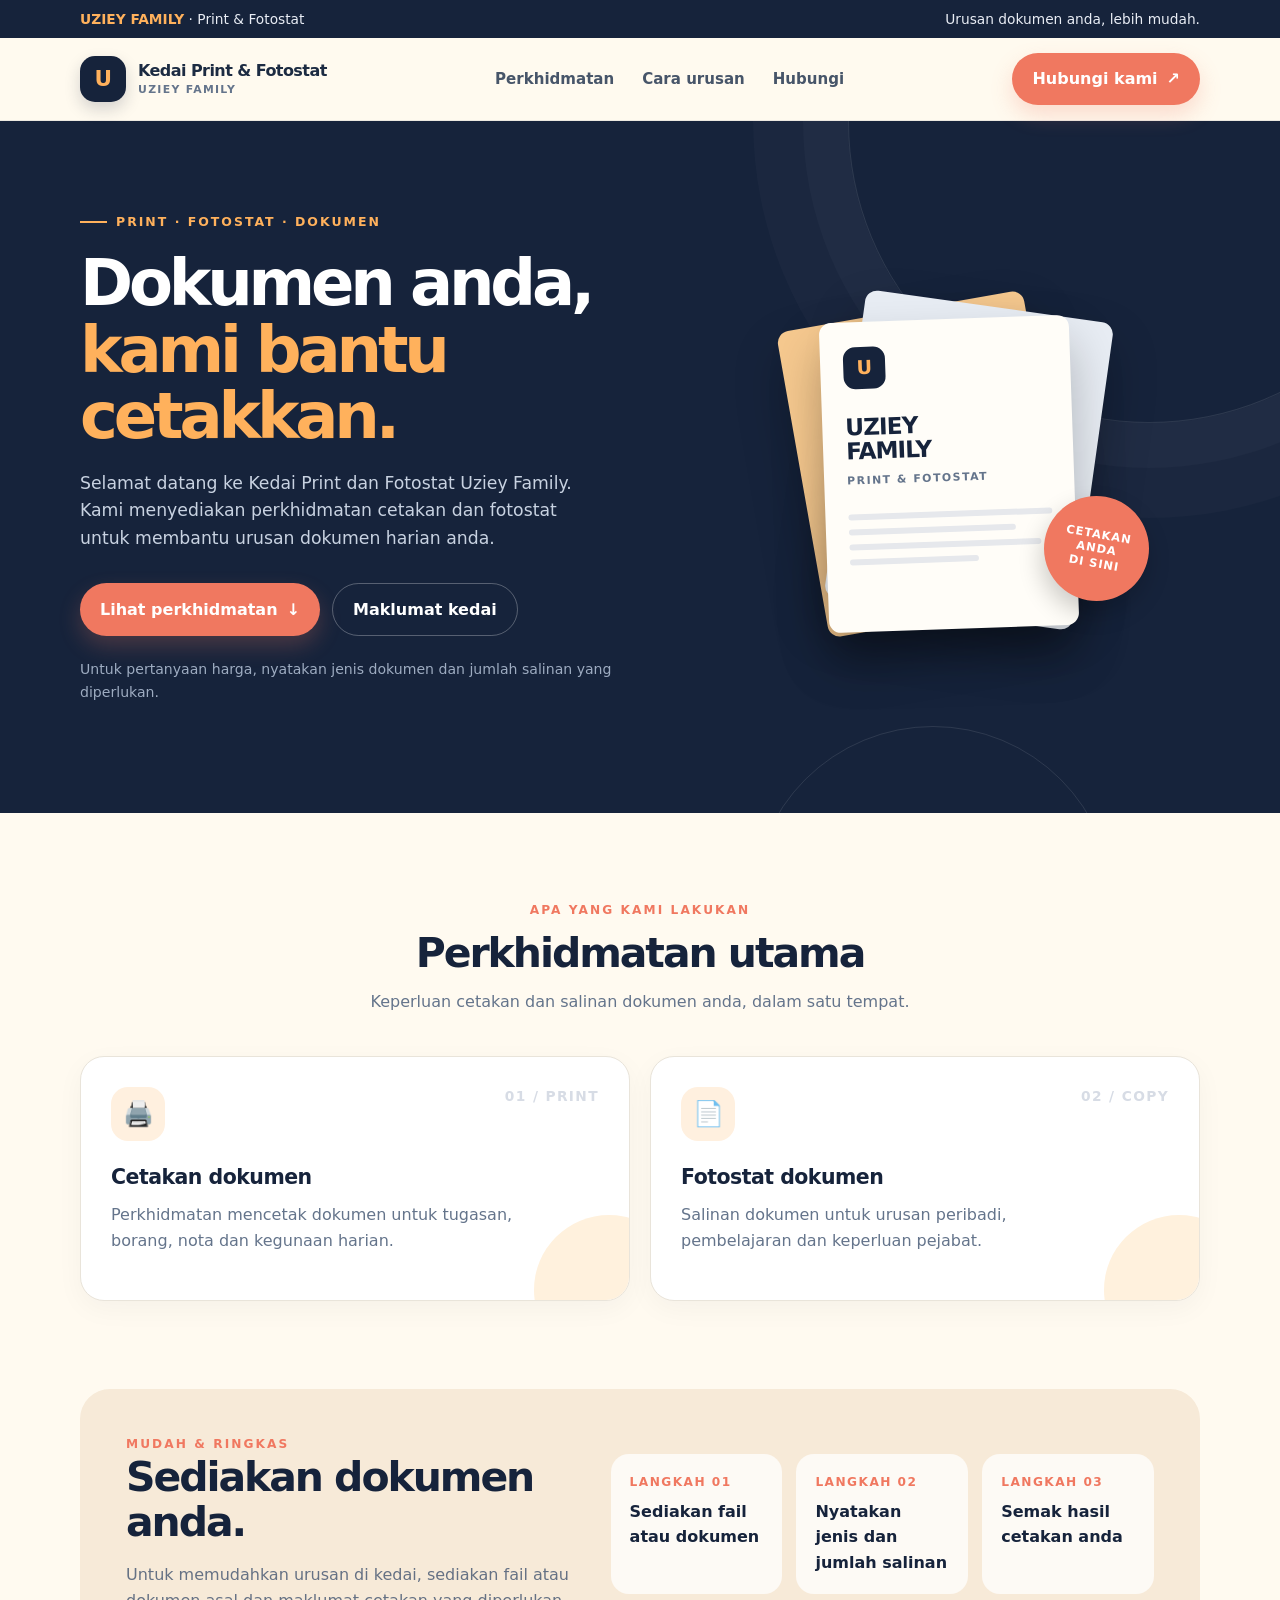
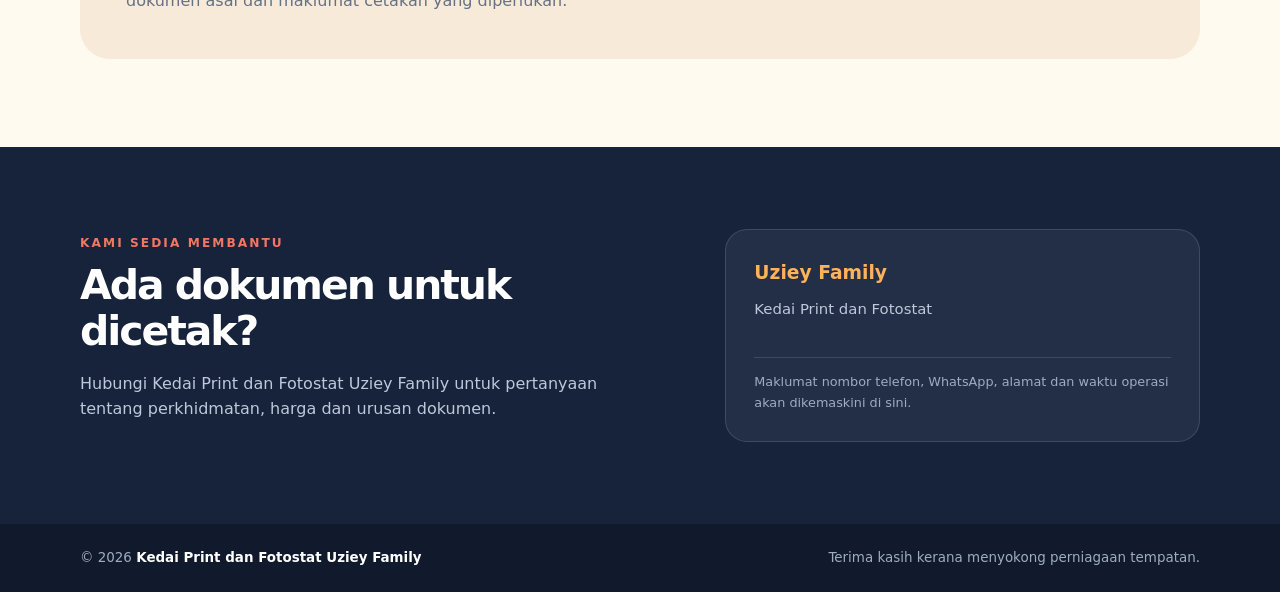
==== index.html @ be1e9c05 "Update Uziey Family GitHub Pages website" ====
<!doctype html>
<html lang="ms">
<head>
  <meta charset="utf-8">
  <meta name="viewport" content="width=device-width, initial-scale=1">
  <meta name="theme-color" content="#16233b">
  <meta name="description" content="Kedai Print dan Fotostat Uziey Family — perkhidmatan cetakan dan fotostat dokumen.">
  <title>Kedai Print dan Fotostat Uziey Family</title>
  <style>
    :root {
      --navy: #16233b;
      --navy-2: #223653;
      --cream: #fffaf0;
      --paper: #ffffff;
      --ink: #1c2b42;
      --muted: #64748b;
      --orange: #ffb15c;
      --coral: #f07860;
      --line: #e9e4da;
      --shadow: 0 22px 60px rgba(24, 37, 58, .12);
      --radius: 24px;
    }
    * { box-sizing: border-box; }
    html { scroll-behavior: smooth; }
    body {
      margin: 0;
      background: var(--cream);
      color: var(--ink);
      font-family: Inter, ui-sans-serif, system-ui, -apple-system, BlinkMacSystemFont, "Segoe UI", sans-serif;
      line-height: 1.6;
    }
    a { color: inherit; text-decoration: none; }
    .wrap { width: min(1120px, calc(100% - 40px)); margin-inline: auto; }
    .topbar { background: var(--navy); color: #e9edf5; font-size: .86rem; }
    .topbar-inner { min-height: 38px; display: flex; align-items: center; justify-content: space-between; gap: 16px; }
    .topbar strong { color: var(--orange); font-weight: 700; }
    header { position: relative; z-index: 2; background: rgba(255,250,240,.94); border-bottom: 1px solid rgba(22,35,59,.08); }
    .nav { display: flex; align-items: center; justify-content: space-between; min-height: 82px; gap: 24px; }
    .brand { display: inline-flex; align-items: center; gap: 12px; font-weight: 850; letter-spacing: -.035em; line-height: 1.08; }
    .brand-mark { width: 46px; height: 46px; display: grid; place-items: center; border-radius: 15px; background: var(--navy); color: var(--orange); font-size: 1.35rem; box-shadow: 0 7px 16px rgba(22,35,59,.18); }
    .brand small { display: block; margin-top: 5px; color: var(--muted); font-size: .68rem; font-weight: 750; letter-spacing: .12em; text-transform: uppercase; }
    .navlinks { display: flex; align-items: center; gap: 28px; color: #475569; font-size: .94rem; font-weight: 650; }
    .navlinks a:hover { color: var(--coral); }
    .btn { display: inline-flex; align-items: center; justify-content: center; gap: 9px; border: 0; border-radius: 999px; padding: 13px 20px; background: var(--coral); color: #fff; font-weight: 800; box-shadow: 0 10px 22px rgba(240,120,96,.24); transition: transform .2s ease, box-shadow .2s ease; cursor: pointer; }
    .btn:hover { transform: translateY(-2px); box-shadow: 0 14px 28px rgba(240,120,96,.3); }
    .btn-dark { background: var(--navy); box-shadow: none; }
    .hero { position: relative; overflow: hidden; padding: 84px 0 96px; background: var(--navy); color: white; }
    .hero::before, .hero::after { content: ""; position: absolute; border: 1px solid rgba(255,255,255,.1); border-radius: 50%; pointer-events: none; }
    .hero::before { width: 600px; height: 600px; right: -170px; top: -300px; box-shadow: 0 0 0 45px rgba(255,255,255,.025), 0 0 0 95px rgba(255,255,255,.02); }
    .hero::after { width: 360px; height: 360px; right: 13%; bottom: -275px; }
    .hero-grid { display: grid; grid-template-columns: 1.08fr .92fr; align-items: center; gap: 52px; position: relative; z-index: 1; }
    .eyebrow { display: inline-flex; align-items: center; gap: 9px; color: var(--orange); font-size: .78rem; font-weight: 850; letter-spacing: .16em; text-transform: uppercase; }
    .eyebrow::before { content: ""; width: 27px; height: 2px; background: var(--orange); }
    h1 { max-width: 690px; margin: 18px 0 20px; font-size: clamp(2.65rem, 5vw, 4.8rem); letter-spacing: -.065em; line-height: 1.04; }
    h1 span { color: var(--orange); }
    .hero-copy { max-width: 530px; color: #c8d2e1; font-size: 1.08rem; }
    .hero-actions { display: flex; flex-wrap: wrap; gap: 12px; margin-top: 30px; }
    .btn-outline { background: transparent; border: 1px solid rgba(255,255,255,.28); color: white; box-shadow: none; }
    .hero-note { margin-top: 22px; color: #9eacc1; font-size: .88rem; }
    .visual { min-height: 385px; position: relative; display: grid; place-items: center; }
    .paper-stack { width: min(390px, 100%); height: 340px; position: relative; }
    .sheet { position: absolute; width: 250px; height: 310px; border-radius: 12px; background: #fffdf8; box-shadow: 0 26px 50px rgba(0,0,0,.25); }
    .sheet.back { left: 42px; top: 18px; transform: rotate(-10deg); background: #f6c98f; }
    .sheet.mid { left: 85px; top: 14px; transform: rotate(8deg); background: #e8edf4; }
    .sheet.front { left: 65px; top: 28px; padding: 25px 23px; transform: rotate(-2deg); color: var(--navy); }
    .sheet-logo { width: 42px; height: 42px; display: grid; place-items: center; border-radius: 12px; background: var(--navy); color: var(--orange); font-weight: 900; font-size: 1.2rem; }
    .sheet-title { margin-top: 26px; font-weight: 900; font-size: 1.45rem; line-height: 1.05; letter-spacing: -.04em; }
    .sheet-sub { margin-top: 8px; color: #64748b; font-size: .68rem; font-weight: 800; letter-spacing: .14em; }
    .fake-lines { display: grid; gap: 9px; margin-top: 25px; }
    .fake-lines i { display: block; height: 6px; border-radius: 5px; background: #e6e8ec; }
    .fake-lines i:nth-child(2) { width: 82%; }
    .fake-lines i:nth-child(3) { width: 94%; }
    .fake-lines i:nth-child(4) { width: 63%; }
    .stamp { position: absolute; right: 0; bottom: 30px; width: 105px; height: 105px; display: grid; place-items: center; text-align: center; padding: 12px; border-radius: 50%; background: var(--coral); color: white; font-size: .72rem; font-weight: 900; line-height: 1.25; letter-spacing: .08em; transform: rotate(10deg); box-shadow: 0 12px 25px rgba(0,0,0,.2); }
    section { padding: 88px 0; }
    .section-head { max-width: 650px; margin: 0 auto 42px; text-align: center; }
    .section-kicker { color: var(--coral); font-size: .76rem; font-weight: 900; letter-spacing: .17em; text-transform: uppercase; }
    h2 { margin: 10px 0 12px; color: var(--navy); font-size: clamp(2rem, 3.2vw, 3rem); line-height: 1.12; letter-spacing: -.05em; }
    .section-head p { margin: 0; color: var(--muted); }
    .services { display: grid; grid-template-columns: repeat(2, 1fr); gap: 20px; }
    .service-card { position: relative; overflow: hidden; min-height: 245px; padding: 30px; border: 1px solid var(--line); border-radius: var(--radius); background: var(--paper); box-shadow: 0 8px 28px rgba(24,37,58,.04); }
    .service-card::after { content: ""; position: absolute; width: 150px; height: 150px; right: -55px; bottom: -65px; border-radius: 50%; background: #fff1dd; }
    .service-icon { width: 54px; height: 54px; display: grid; place-items: center; border-radius: 17px; background: #fff0df; font-size: 1.55rem; }
    .service-card h3 { margin: 20px 0 8px; color: var(--navy); font-size: 1.28rem; letter-spacing: -.025em; }
    .service-card p { max-width: 410px; margin: 0; color: var(--muted); }
    .service-number { position: absolute; top: 28px; right: 30px; color: #d7dce5; font-size: .86rem; font-weight: 900; letter-spacing: .1em; }
    .band { padding: 0 0 88px; }
    .band-inner { display: grid; grid-template-columns: .9fr 1.1fr; align-items: center; gap: 40px; padding: 46px; border-radius: 30px; background: #f7ead8; }
    .band-inner h2 { margin-top: 0; }
    .band-inner p { color: #657184; margin-bottom: 0; }
    .steps { display: grid; grid-template-columns: repeat(3,1fr); gap: 14px; }
    .step { padding: 19px; border-radius: 18px; background: rgba(255,255,255,.75); }
    .step b { display: block; margin-bottom: 6px; color: var(--coral); font-size: .76rem; letter-spacing: .12em; }
    .step span { color: var(--navy); font-weight: 780; line-height: 1.3; }
    .contact { padding: 82px 0; background: var(--navy); color: white; }
    .contact-grid { display: grid; grid-template-columns: 1fr .8fr; align-items: center; gap: 52px; }
    .contact h2 { color: white; }
    .contact p { max-width: 560px; color: #bdc9da; }
    .contact-panel { padding: 28px; border: 1px solid rgba(255,255,255,.13); border-radius: 22px; background: rgba(255,255,255,.06); }
    .contact-panel h3 { margin: 0 0 10px; color: var(--orange); }
    .contact-panel p { margin: 0; font-size: .93rem; }
    .contact-details { display: grid; gap: 13px; margin-top: 19px; }
    .detail { display: none; align-items: flex-start; gap: 10px; color: #e9edf5; font-size: .94rem; }
    .detail.show { display: flex; }
    .detail-icon { width: 27px; flex: 0 0 27px; }
    .contact-cta { margin-top: 20px; }
    .setup-hint { display: none; margin-top: 16px !important; padding-top: 14px; border-top: 1px solid rgba(255,255,255,.13); color: #9eacc1 !important; font-size: .8rem !important; }
    .setup-hint.show { display: block; }
    footer { padding: 23px 0; background: #101a2c; color: #9eacc1; font-size: .84rem; }
    .footer-inner { display: flex; justify-content: space-between; gap: 18px; flex-wrap: wrap; }
    .footer-inner strong { color: white; }
    @media (max-width: 800px) {
      .nav { min-height: 72px; }
      .navlinks { display: none; }
      .hero { padding: 64px 0 70px; }
      .hero-grid, .band-inner, .contact-grid { grid-template-columns: 1fr; }
      .hero-grid { gap: 28px; }
      .visual { min-height: 330px; }
      .paper-stack { transform: scale(.9); transform-origin: center top; }
      .services { grid-template-columns: 1fr; }
      .band-inner { padding: 30px; }
      .steps { grid-template-columns: 1fr; }
      section { padding: 70px 0; }
      .band { padding-bottom: 70px; }
      .contact-grid { gap: 24px; }
    }
    @media (max-width: 480px) {
      .wrap { width: min(100% - 28px, 1120px); }
      .topbar-inner { justify-content: center; text-align: center; }
      .topbar-inner span:last-child { display: none; }
      .brand { font-size: .92rem; }
      .brand-mark { width: 40px; height: 40px; }
      .nav > .btn { padding: 10px 13px; font-size: .82rem; }
      h1 { font-size: 2.55rem; }
      .hero-copy { font-size: 1rem; }
      .hero-actions .btn { width: 100%; }
      .visual { min-height: 285px; overflow: hidden; }
      .paper-stack { transform: scale(.76); transform-origin: center top; }
      .service-card { min-height: 220px; padding: 25px; }
      .band-inner { padding: 25px 20px; }
    }
    @media (prefers-reduced-motion: reduce) { html { scroll-behavior: auto; } *, *::before, *::after { transition-duration: .01ms !important; } }
  </style>
</head>
<body>
  <div class="topbar">
    <div class="wrap topbar-inner">
      <span><strong>UZIEY FAMILY</strong> · Print & Fotostat</span>
      <span>Urusan dokumen anda, lebih mudah.</span>
    </div>
  </div>
  <header>
    <div class="wrap nav">
      <a class="brand" href="#utama" aria-label="Uziey Family, halaman utama">
        <span class="brand-mark">U</span>
        <span>Kedai Print & Fotostat<small>Uziey Family</small></span>
      </a>
      <nav class="navlinks" aria-label="Navigasi utama">
        <a href="#servis">Perkhidmatan</a>
        <a href="#cara">Cara urusan</a>
        <a href="#hubungi">Hubungi</a>
      </nav>
      <a class="btn" href="#hubungi">Hubungi kami <span aria-hidden="true">↗</span></a>
    </div>
  </header>

  <main>
    <section class="hero" id="utama">
      <div class="wrap hero-grid">
        <div>
          <div class="eyebrow">Print · Fotostat · Dokumen</div>
          <h1>Dokumen anda,<br><span>kami bantu cetakkan.</span></h1>
          <p class="hero-copy">Selamat datang ke Kedai Print dan Fotostat Uziey Family. Kami menyediakan perkhidmatan cetakan dan fotostat untuk membantu urusan dokumen harian anda.</p>
          <div class="hero-actions">
            <a class="btn" href="#servis">Lihat perkhidmatan <span aria-hidden="true">↓</span></a>
            <a class="btn btn-outline" href="#hubungi">Maklumat kedai</a>
          </div>
          <p class="hero-note">Untuk pertanyaan harga, nyatakan jenis dokumen dan jumlah salinan yang diperlukan.</p>
        </div>
        <div class="visual" aria-label="Ilustrasi helaian dokumen bercetak" role="img">
          <div class="paper-stack">
            <div class="sheet back"></div>
            <div class="sheet mid"></div>
            <div class="sheet front">
              <div class="sheet-logo">U</div>
              <div class="sheet-title">UZIEY<br>FAMILY</div>
              <div class="sheet-sub">PRINT & FOTOSTAT</div>
              <div class="fake-lines"><i></i><i></i><i></i><i></i></div>
            </div>
            <div class="stamp">CETAKAN<br>ANDA<br>DI SINI</div>
          </div>
        </div>
      </div>
    </section>

    <section id="servis">
      <div class="wrap">
        <div class="section-head">
          <div class="section-kicker">Apa yang kami lakukan</div>
          <h2>Perkhidmatan utama</h2>
          <p>Keperluan cetakan dan salinan dokumen anda, dalam satu tempat.</p>
        </div>
        <div class="services">
          <article class="service-card">
            <span class="service-number">01 / PRINT</span>
            <div class="service-icon" aria-hidden="true">🖨️</div>
            <h3>Cetakan dokumen</h3>
            <p>Perkhidmatan mencetak dokumen untuk tugasan, borang, nota dan kegunaan harian.</p>
          </article>
          <article class="service-card">
            <span class="service-number">02 / COPY</span>
            <div class="service-icon" aria-hidden="true">📄</div>
            <h3>Fotostat dokumen</h3>
            <p>Salinan dokumen untuk urusan peribadi, pembelajaran dan keperluan pejabat.</p>
          </article>
        </div>
      </div>
    </section>

    <div class="band" id="cara">
      <div class="wrap band-inner">
        <div>
          <div class="section-kicker">Mudah & ringkas</div>
          <h2>Sediakan dokumen anda.</h2>
          <p>Untuk memudahkan urusan di kedai, sediakan fail atau dokumen asal dan maklumat cetakan yang diperlukan.</p>
        </div>
        <div class="steps">
          <div class="step"><b>LANGKAH 01</b><span>Sediakan fail atau dokumen</span></div>
          <div class="step"><b>LANGKAH 02</b><span>Nyatakan jenis dan jumlah salinan</span></div>
          <div class="step"><b>LANGKAH 03</b><span>Semak hasil cetakan anda</span></div>
        </div>
      </div>
    </div>

    <section class="contact" id="hubungi">
      <div class="wrap contact-grid">
        <div>
          <div class="section-kicker">Kami sedia membantu</div>
          <h2>Ada dokumen untuk dicetak?</h2>
          <p>Hubungi Kedai Print dan Fotostat Uziey Family untuk pertanyaan tentang perkhidmatan, harga dan urusan dokumen.</p>
          <div class="contact-cta" id="whatsapp-cta" hidden>
            <a class="btn" id="whatsapp-link" href="#">WhatsApp kami <span aria-hidden="true">↗</span></a>
          </div>
        </div>
        <div class="contact-panel">
          <h3>Uziey Family</h3>
          <p>Kedai Print dan Fotostat</p>
          <div class="contact-details">
            <div class="detail" id="phone-row"><span class="detail-icon">☎</span><a id="phone-link" href="#"></a></div>
            <div class="detail" id="address-row"><span class="detail-icon">⌖</span><span id="address-text"></span></div>
            <div class="detail" id="hours-row"><span class="detail-icon">◷</span><span id="hours-text"></span></div>
          </div>
          <p class="setup-hint" id="setup-hint">Maklumat nombor telefon, WhatsApp, alamat dan waktu operasi akan dikemaskini di sini.</p>
        </div>
      </div>
    </section>
  </main>

  <footer>
    <div class="wrap footer-inner">
      <span>© <span id="year"></span> <strong>Kedai Print dan Fotostat Uziey Family</strong></span>
      <span>Terima kasih kerana menyokong perniagaan tempatan.</span>
    </div>
  </footer>

  <script>
    /*
      KEMASKINI MAKLUMAT KEDAI DI BAWAH SEBELUM LAMAN DITERBITKAN.
      WhatsApp: nombor antarabangsa tanpa tanda +, ruang atau sengkang.
      Contoh format Malaysia: 60123456789 (gantikan dengan nombor sebenar).
    */
    const STORE = {
      whatsapp: "",
      phone: "",
      address: "",
      hours: ""
    };

    document.getElementById("year").textContent = new Date().getFullYear();

    const hasWhatsApp = /^\d{8,15}$/.test(STORE.whatsapp);
    if (hasWhatsApp) {
      const url = `https://wa.me/${STORE.whatsapp}?text=${encodeURIComponent("Salam, saya ingin bertanya tentang perkhidmatan print dan fotostat Uziey Family.")}`;
      document.getElementById("whatsapp-link").href = url;
      document.getElementById("whatsapp-cta").hidden = false;
    }

    if (STORE.phone.trim()) {
      const phoneLink = document.getElementById("phone-link");
      phoneLink.textContent = STORE.phone;
      phoneLink.href = `tel:${STORE.phone.replace(/[^+\d]/g, "")}`;
      document.getElementById("phone-row").classList.add("show");
    }
    if (STORE.address.trim()) {
      document.getElementById("address-text").textContent = STORE.address;
      document.getElementById("address-row").classList.add("show");
    }
    if (STORE.hours.trim()) {
      document.getElementById("hours-text").textContent = STORE.hours;
      document.getElementById("hours-row").classList.add("show");
    }
    if (!hasWhatsApp && !STORE.phone.trim() && !STORE.address.trim() && !STORE.hours.trim()) {
      document.getElementById("setup-hint").classList.add("show");
    }
  </script>
</body>
</html>
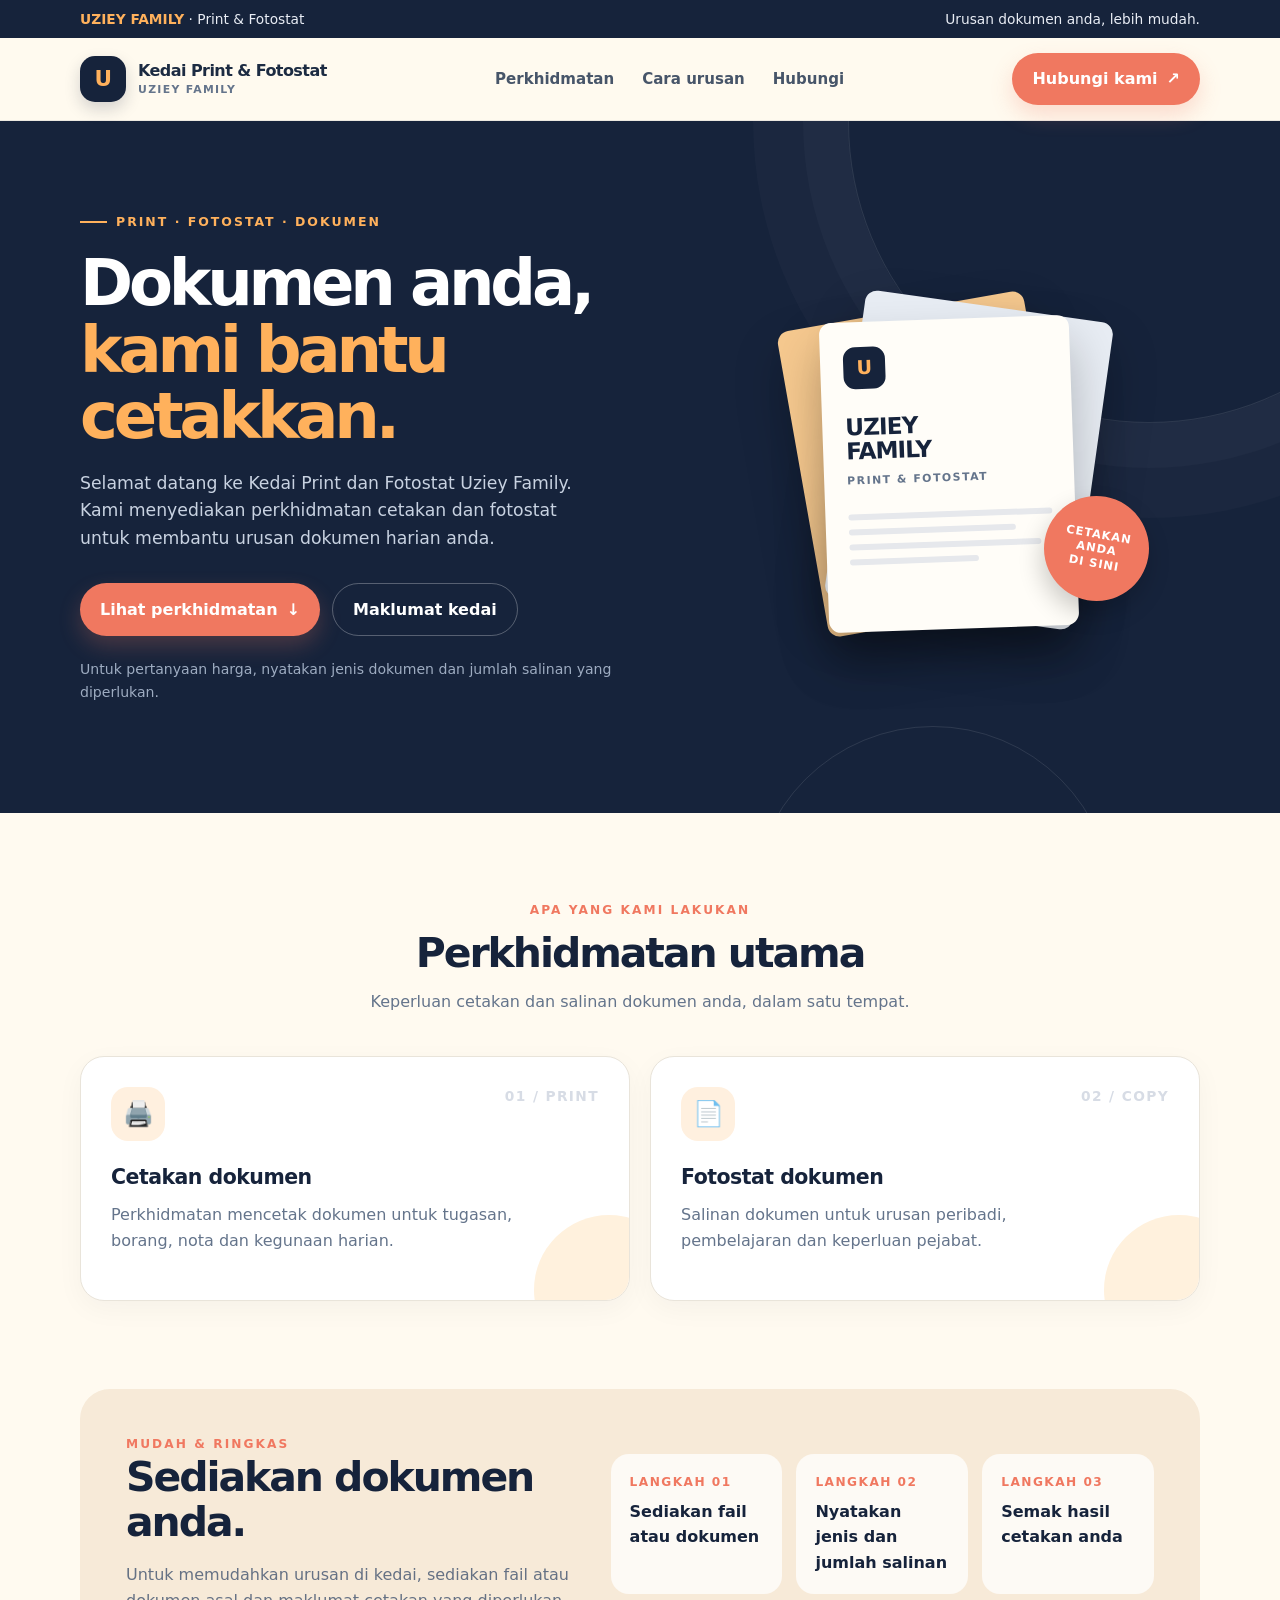
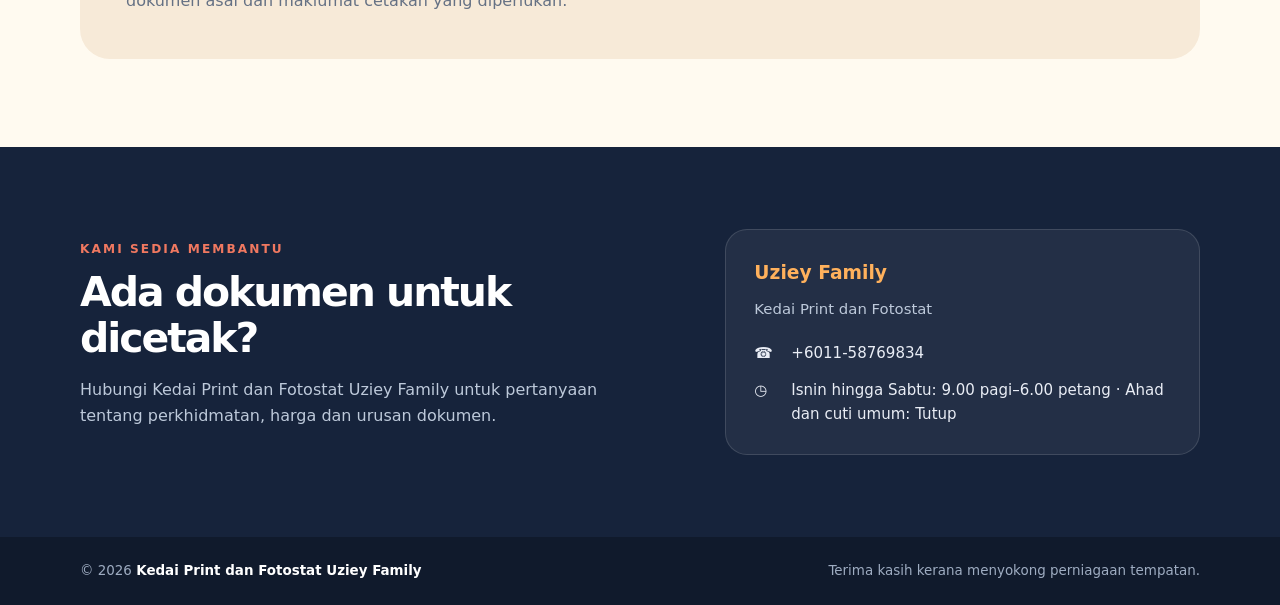
==== commit eda83472: "Add Uziey Family phone and opening hours" ====
--- a/index.html
+++ b/index.html
@@ -271,9 +271,9 @@
     */
     const STORE = {
       whatsapp: "",
-      phone: "",
+      phone: "+6011-58769834",
       address: "",
-      hours: ""
+      hours: "Isnin hingga Sabtu: 9.00 pagi–6.00 petang · Ahad dan cuti umum: Tutup"
     };
 
     document.getElementById("year").textContent = new Date().getFullYear();
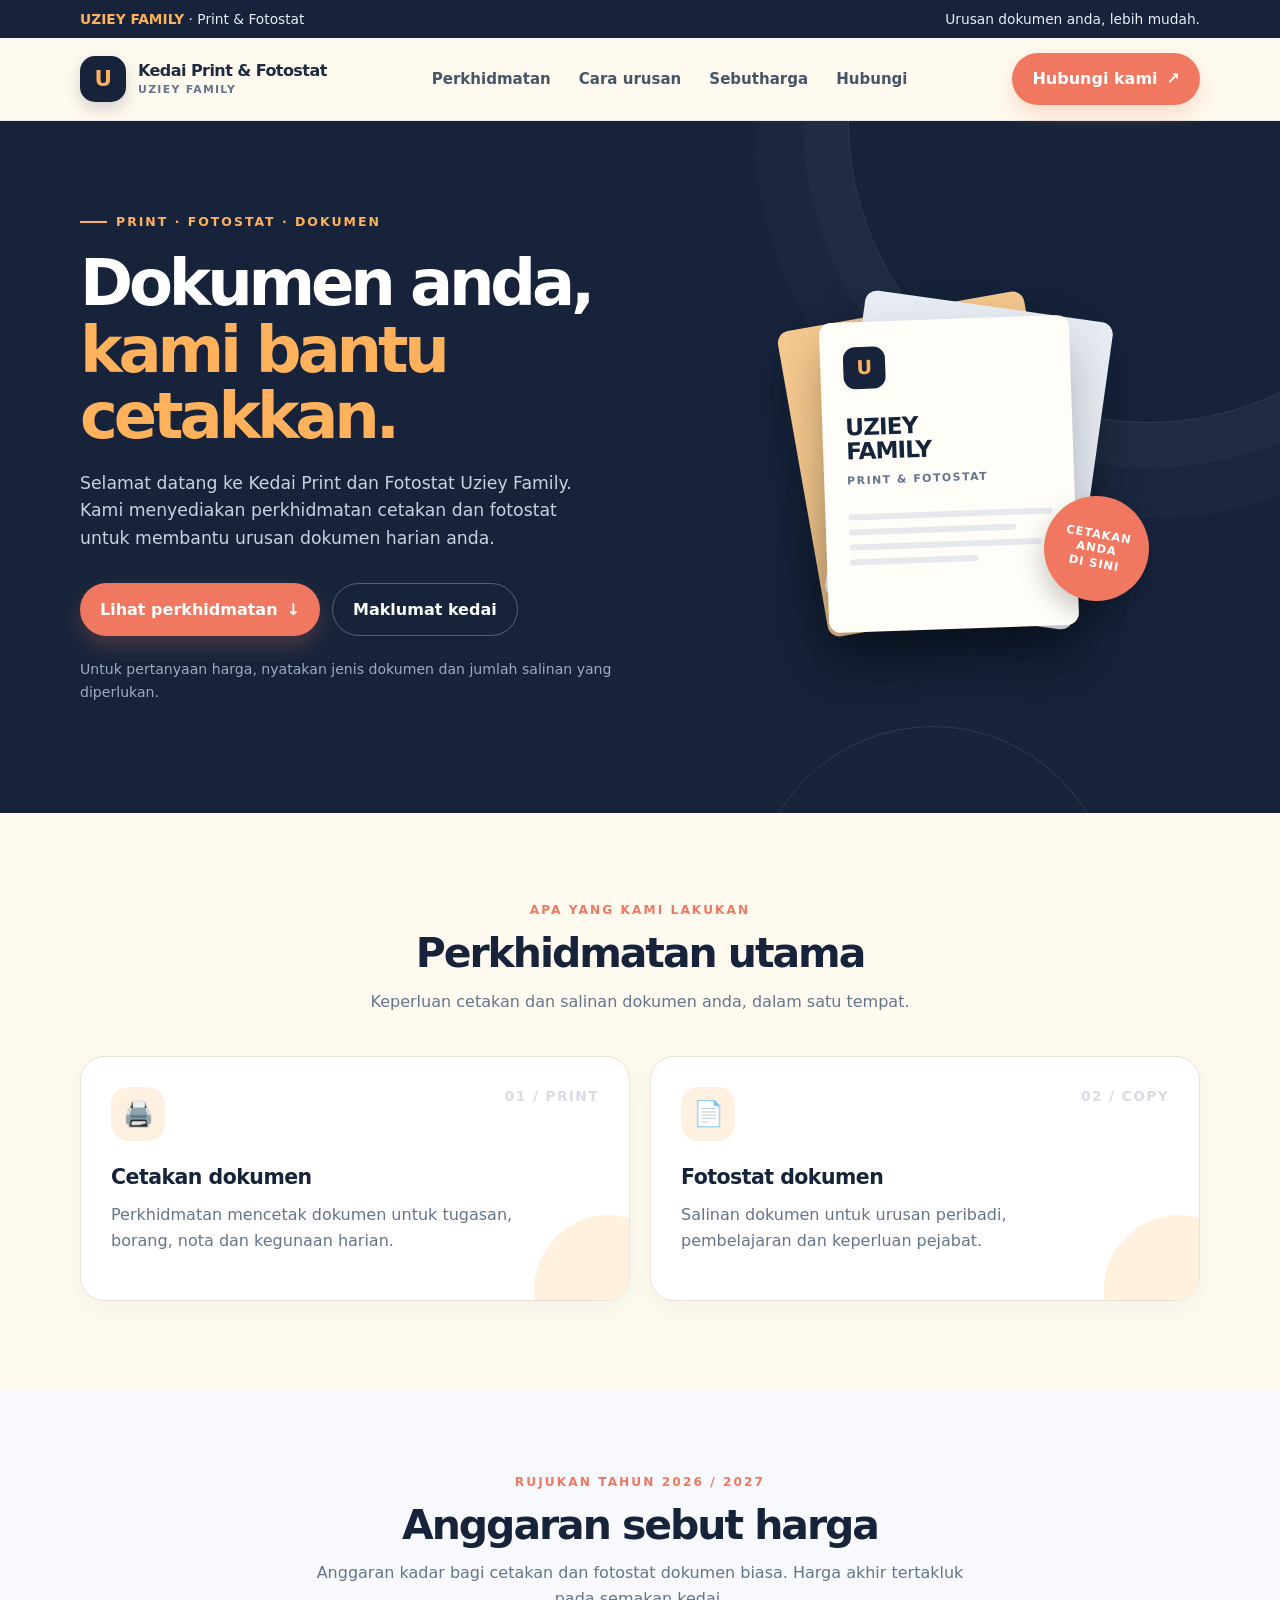
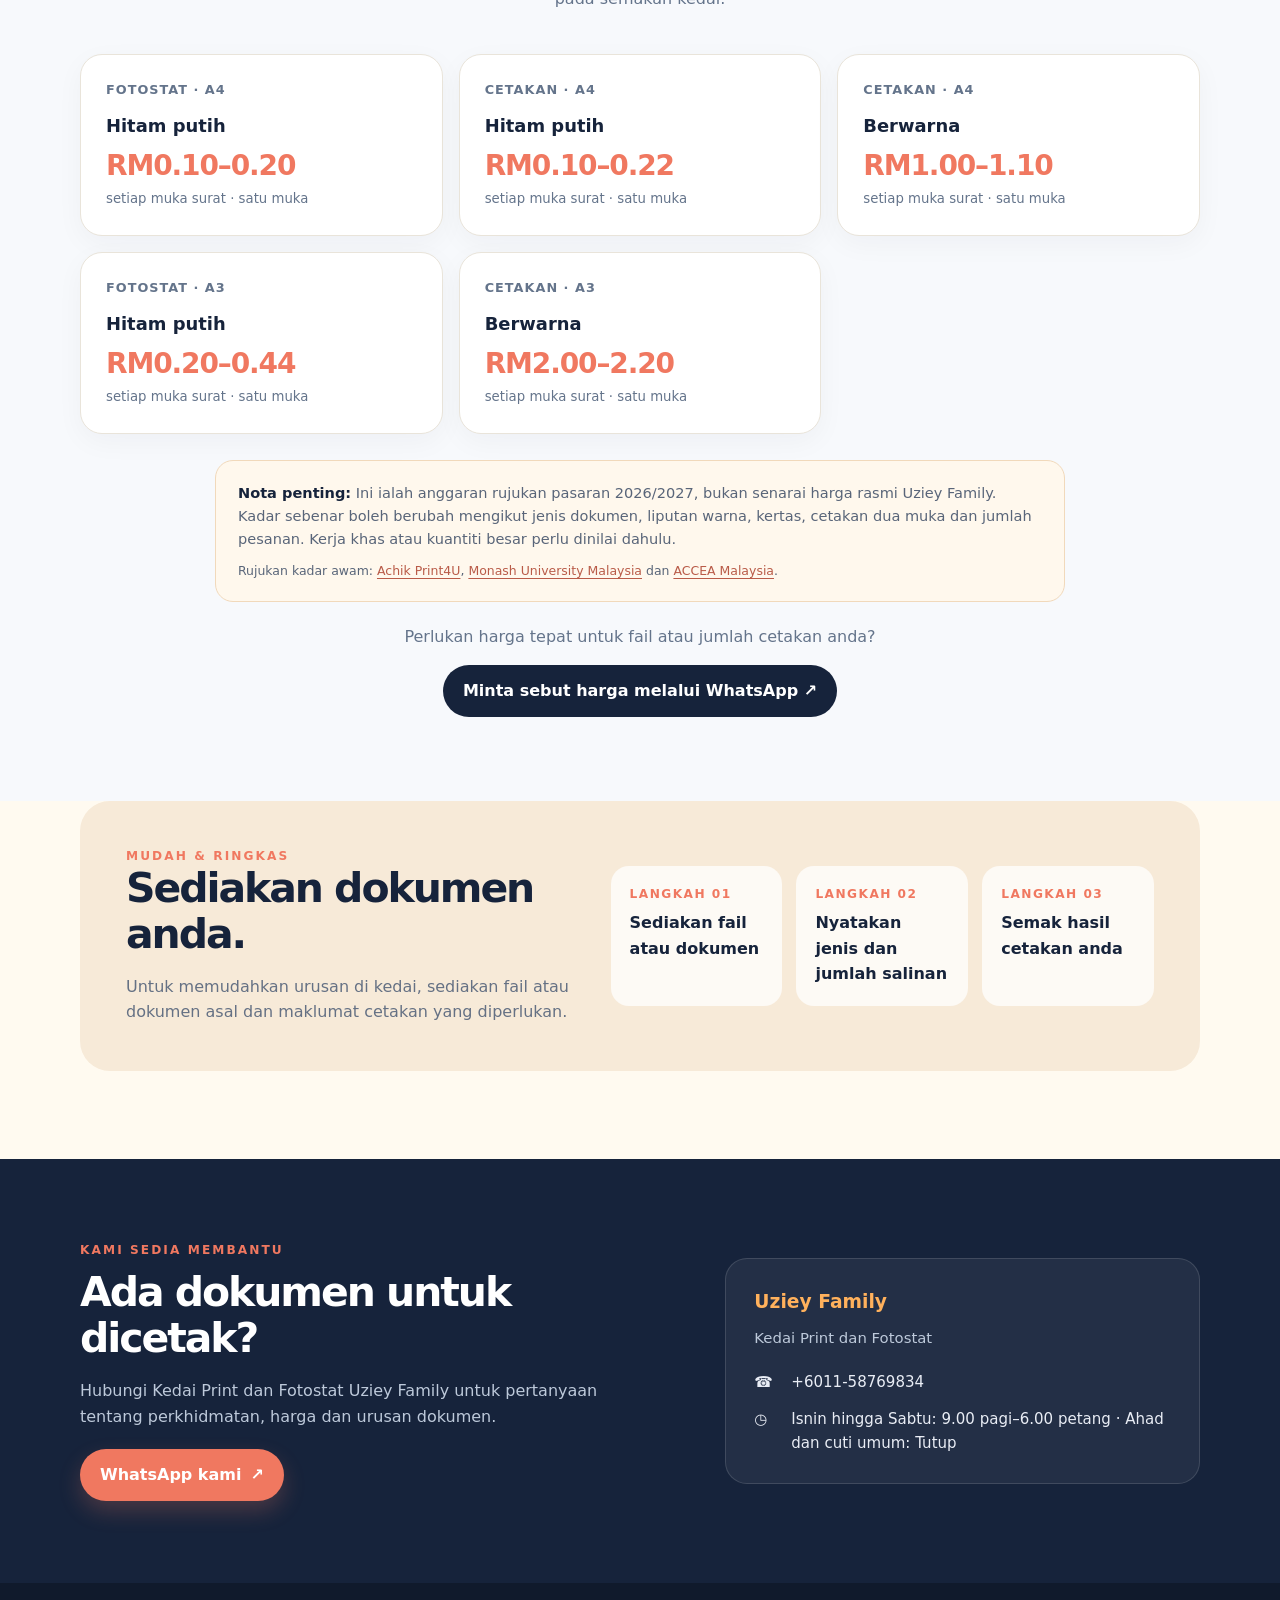
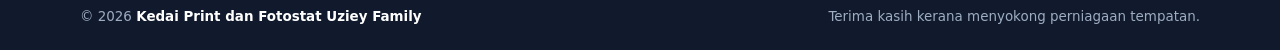
==== commit eba2b7bb: "Add 2026-2027 indicative price guide and WhatsApp quote link" ====
--- a/index.html
+++ b/index.html
@@ -109,6 +109,21 @@
     footer { padding: 23px 0; background: #101a2c; color: #9eacc1; font-size: .84rem; }
     .footer-inner { display: flex; justify-content: space-between; gap: 18px; flex-wrap: wrap; }
     .footer-inner strong { color: white; }
+
+    .pricing { padding: 84px 0; background: #f7f9fc; }
+    .pricing-grid { display: grid; grid-template-columns: repeat(3, minmax(0, 1fr)); gap: 16px; }
+    .price-card { padding: 25px; border: 1px solid var(--line); border-radius: 22px; background: #fff; box-shadow: 0 8px 28px rgba(24,37,58,.04); }
+    .price-card .price-label { color: var(--muted); font-size: .8rem; font-weight: 800; letter-spacing: .08em; text-transform: uppercase; }
+    .price-card h3 { margin: 12px 0 8px; color: var(--navy); font-size: 1.12rem; }
+    .price-card .price { color: var(--coral); font-size: 1.75rem; font-weight: 900; letter-spacing: -.04em; line-height: 1.2; }
+    .price-card .unit { margin-top: 6px; color: var(--muted); font-size: .83rem; }
+    .price-note { margin: 26px auto 0; max-width: 850px; padding: 20px 22px; border: 1px solid #f1d9bb; border-radius: 18px; background: #fff8ed; color: #596579; font-size: .91rem; }
+    .price-note strong { color: var(--navy); }
+    .price-sources { margin-top: 11px; font-size: .78rem; }
+    .price-sources a { color: #b95b48; text-decoration: underline; text-underline-offset: 3px; }
+    .price-action { margin-top: 22px; text-align: center; }
+    .price-action p { margin: 0 0 15px; color: var(--muted); }
+
     @media (max-width: 800px) {
       .nav { min-height: 72px; }
       .navlinks { display: none; }
@@ -118,6 +133,7 @@
       .visual { min-height: 330px; }
       .paper-stack { transform: scale(.9); transform-origin: center top; }
       .services { grid-template-columns: 1fr; }
+      .pricing-grid { grid-template-columns: repeat(2, minmax(0, 1fr)); }
       .band-inner { padding: 30px; }
       .steps { grid-template-columns: 1fr; }
       section { padding: 70px 0; }
@@ -129,6 +145,8 @@
       .topbar-inner { justify-content: center; text-align: center; }
       .topbar-inner span:last-child { display: none; }
       .brand { font-size: .92rem; }
+      .pricing-grid { grid-template-columns: 1fr; }
+      .price-card { padding: 22px; }
       .brand-mark { width: 40px; height: 40px; }
       .nav > .btn { padding: 10px 13px; font-size: .82rem; }
       h1 { font-size: 2.55rem; }
@@ -158,6 +176,7 @@
       <nav class="navlinks" aria-label="Navigasi utama">
         <a href="#servis">Perkhidmatan</a>
         <a href="#cara">Cara urusan</a>
+        <a href="#harga">Sebutharga</a>
         <a href="#hubungi">Hubungi</a>
       </nav>
       <a class="btn" href="#hubungi">Hubungi kami <span aria-hidden="true">↗</span></a>
@@ -217,6 +236,57 @@
       </div>
     </section>
 
+
+    <section class="pricing" id="harga">
+      <div class="wrap">
+        <div class="section-head">
+          <div class="section-kicker">Rujukan tahun 2026 / 2027</div>
+          <h2>Anggaran sebut harga</h2>
+          <p>Anggaran kadar bagi cetakan dan fotostat dokumen biasa. Harga akhir tertakluk pada semakan kedai.</p>
+        </div>
+        <div class="pricing-grid">
+          <article class="price-card">
+            <div class="price-label">Fotostat · A4</div>
+            <h3>Hitam putih</h3>
+            <div class="price">RM0.10–0.20</div>
+            <div class="unit">setiap muka surat · satu muka</div>
+          </article>
+          <article class="price-card">
+            <div class="price-label">Cetakan · A4</div>
+            <h3>Hitam putih</h3>
+            <div class="price">RM0.10–0.22</div>
+            <div class="unit">setiap muka surat · satu muka</div>
+          </article>
+          <article class="price-card">
+            <div class="price-label">Cetakan · A4</div>
+            <h3>Berwarna</h3>
+            <div class="price">RM1.00–1.10</div>
+            <div class="unit">setiap muka surat · satu muka</div>
+          </article>
+          <article class="price-card">
+            <div class="price-label">Fotostat · A3</div>
+            <h3>Hitam putih</h3>
+            <div class="price">RM0.20–0.44</div>
+            <div class="unit">setiap muka surat · satu muka</div>
+          </article>
+          <article class="price-card">
+            <div class="price-label">Cetakan · A3</div>
+            <h3>Berwarna</h3>
+            <div class="price">RM2.00–2.20</div>
+            <div class="unit">setiap muka surat · satu muka</div>
+          </article>
+        </div>
+        <div class="price-note">
+          <strong>Nota penting:</strong> Ini ialah anggaran rujukan pasaran 2026/2027, bukan senarai harga rasmi Uziey Family. Kadar sebenar boleh berubah mengikut jenis dokumen, liputan warna, kertas, cetakan dua muka dan jumlah pesanan. Kerja khas atau kuantiti besar perlu dinilai dahulu.
+          <div class="price-sources">Rujukan kadar awam: <a href="https://achikprint4u.com.my/services/photocopy" target="_blank" rel="noopener">Achik Print4U</a>, <a href="https://www.monash.edu.my/its/our-services/staff/printing-services" target="_blank" rel="noopener">Monash University Malaysia</a> dan <a href="https://www.accea.com.my/ms/copy_p/copy_p_color.php" target="_blank" rel="noopener">ACCEA Malaysia</a>.</div>
+        </div>
+        <div class="price-action">
+          <p>Perlukan harga tepat untuk fail atau jumlah cetakan anda?</p>
+          <a class="btn btn-dark" id="whatsapp-price-link" href="https://wa.me/601158769834?text=Salam%20Uziey%20Family%2C%20saya%20ingin%20minta%20sebut%20harga%20untuk%20perkhidmatan%20print%20%2F%20fotostat." target="_blank" rel="noopener">Minta sebut harga melalui WhatsApp ↗</a>
+        </div>
+      </div>
+    </section>
+
     <div class="band" id="cara">
       <div class="wrap band-inner">
         <div>
@@ -270,7 +340,7 @@
       Contoh format Malaysia: 60123456789 (gantikan dengan nombor sebenar).
     */
     const STORE = {
-      whatsapp: "",
+      whatsapp: "601158769834",
       phone: "+6011-58769834",
       address: "",
       hours: "Isnin hingga Sabtu: 9.00 pagi–6.00 petang · Ahad dan cuti umum: Tutup"
@@ -282,6 +352,8 @@
     if (hasWhatsApp) {
       const url = `https://wa.me/${STORE.whatsapp}?text=${encodeURIComponent("Salam, saya ingin bertanya tentang perkhidmatan print dan fotostat Uziey Family.")}`;
       document.getElementById("whatsapp-link").href = url;
+      const quoteLink = document.getElementById("whatsapp-price-link");
+      if (quoteLink) quoteLink.href = url + "?text=" + encodeURIComponent("Salam Uziey Family, saya ingin minta sebut harga untuk perkhidmatan print / fotostat.");
       document.getElementById("whatsapp-cta").hidden = false;
     }
 
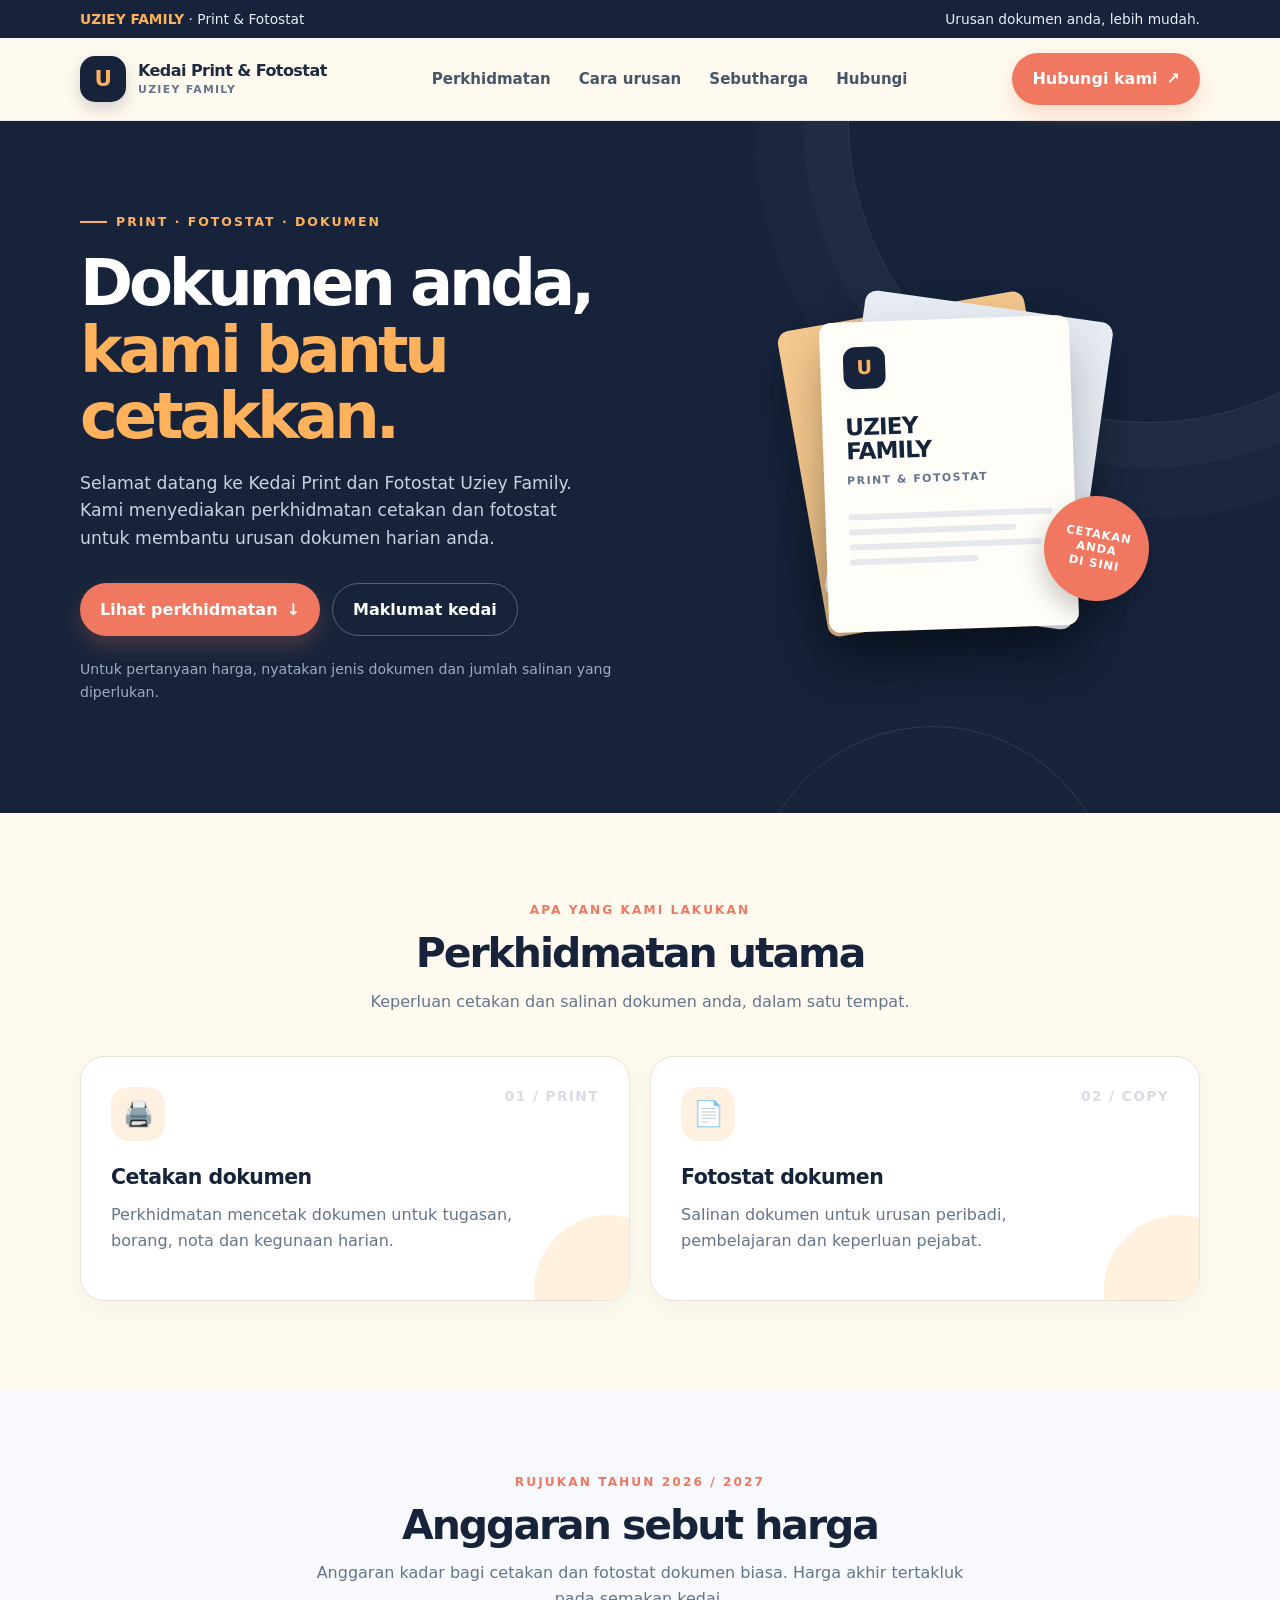
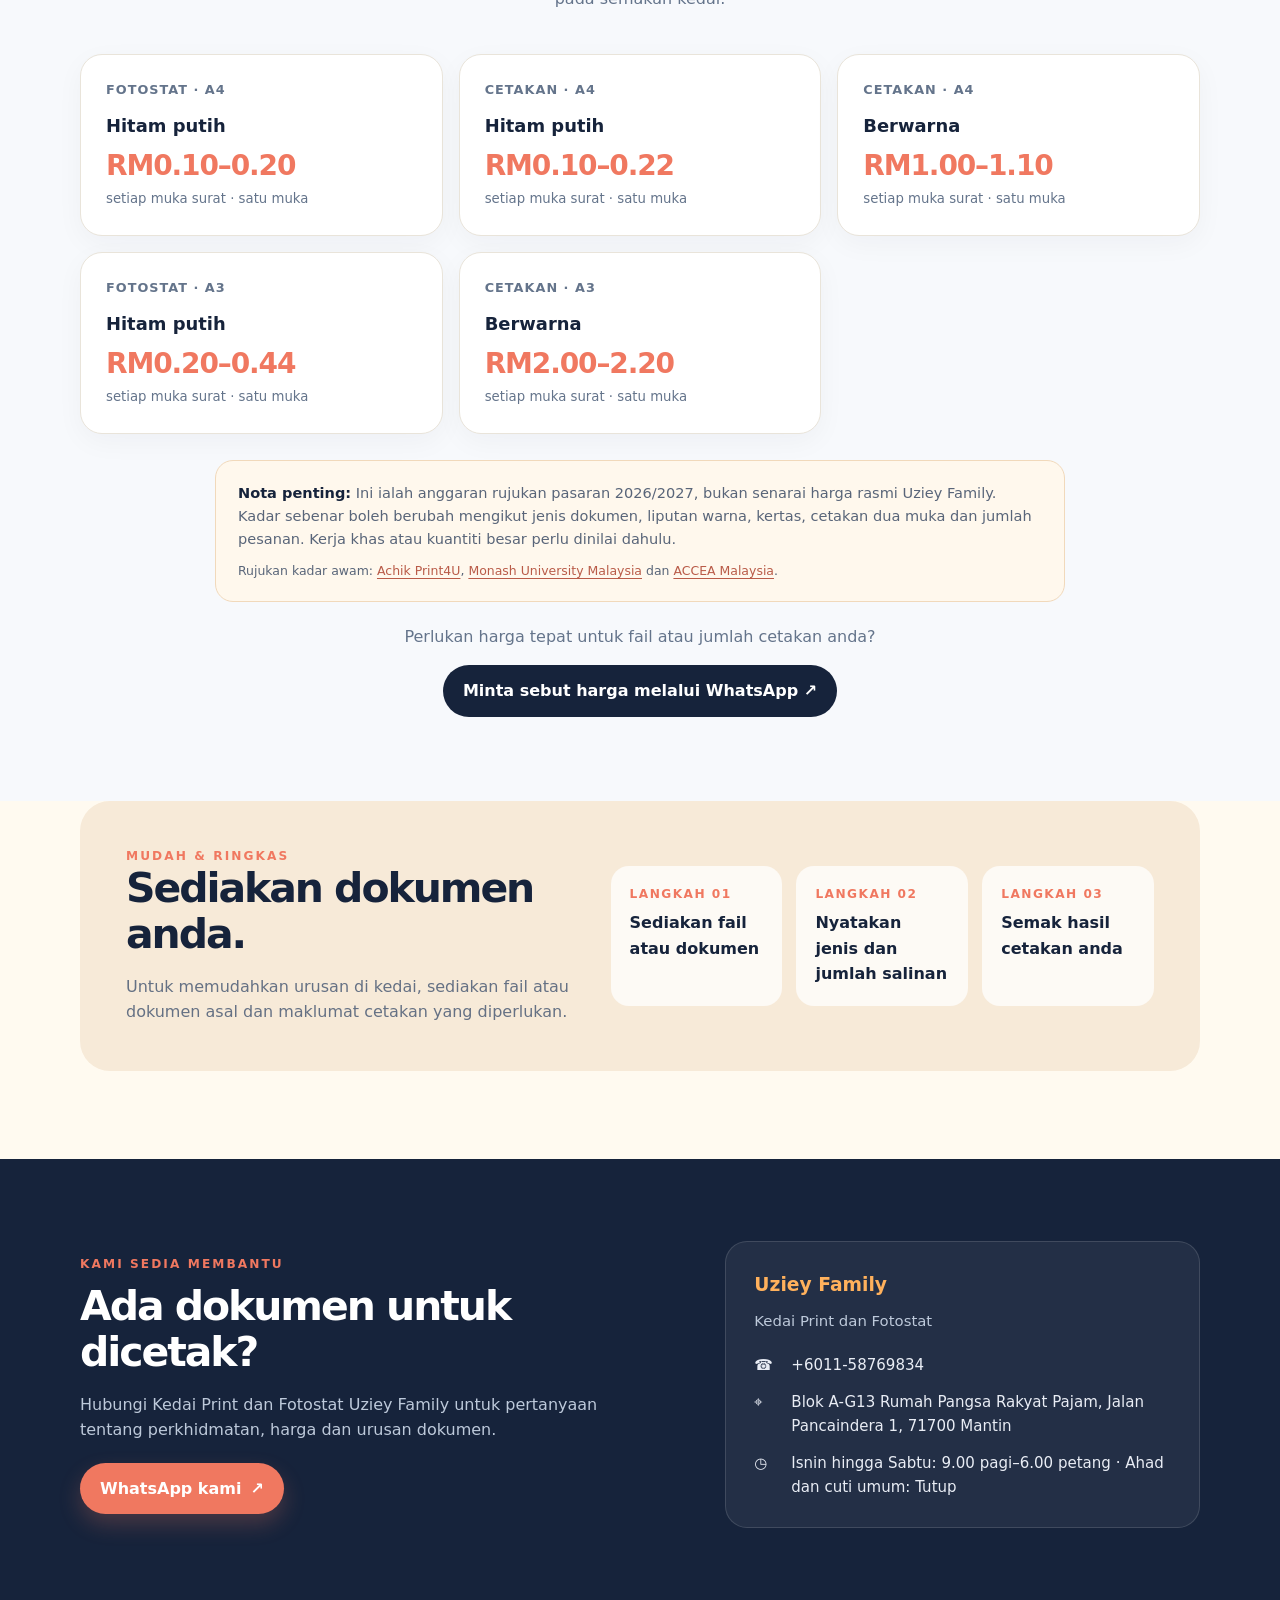
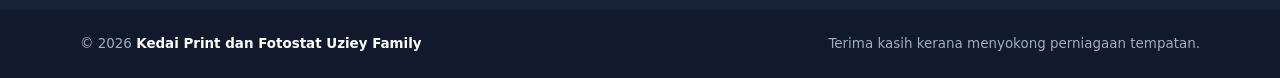
==== commit fd4f5ac0: "Add Uziey Family shop address" ====
--- a/index.html
+++ b/index.html
@@ -342,7 +342,7 @@
     const STORE = {
       whatsapp: "601158769834",
       phone: "+6011-58769834",
-      address: "",
+      address: "Blok A-G13 Rumah Pangsa Rakyat Pajam, Jalan Pancaindera 1, 71700 Mantin",
       hours: "Isnin hingga Sabtu: 9.00 pagi–6.00 petang · Ahad dan cuti umum: Tutup"
     };
 
@@ -353,7 +353,7 @@
       const url = `https://wa.me/${STORE.whatsapp}?text=${encodeURIComponent("Salam, saya ingin bertanya tentang perkhidmatan print dan fotostat Uziey Family.")}`;
       document.getElementById("whatsapp-link").href = url;
       const quoteLink = document.getElementById("whatsapp-price-link");
-      if (quoteLink) quoteLink.href = url + "?text=" + encodeURIComponent("Salam Uziey Family, saya ingin minta sebut harga untuk perkhidmatan print / fotostat.");
+      if (quoteLink) quoteLink.href = "https://wa.me/" + STORE.whatsapp + "?text=" + encodeURIComponent("Salam Uziey Family, saya ingin minta sebut harga untuk perkhidmatan print / fotostat.");
       document.getElementById("whatsapp-cta").hidden = false;
     }
 
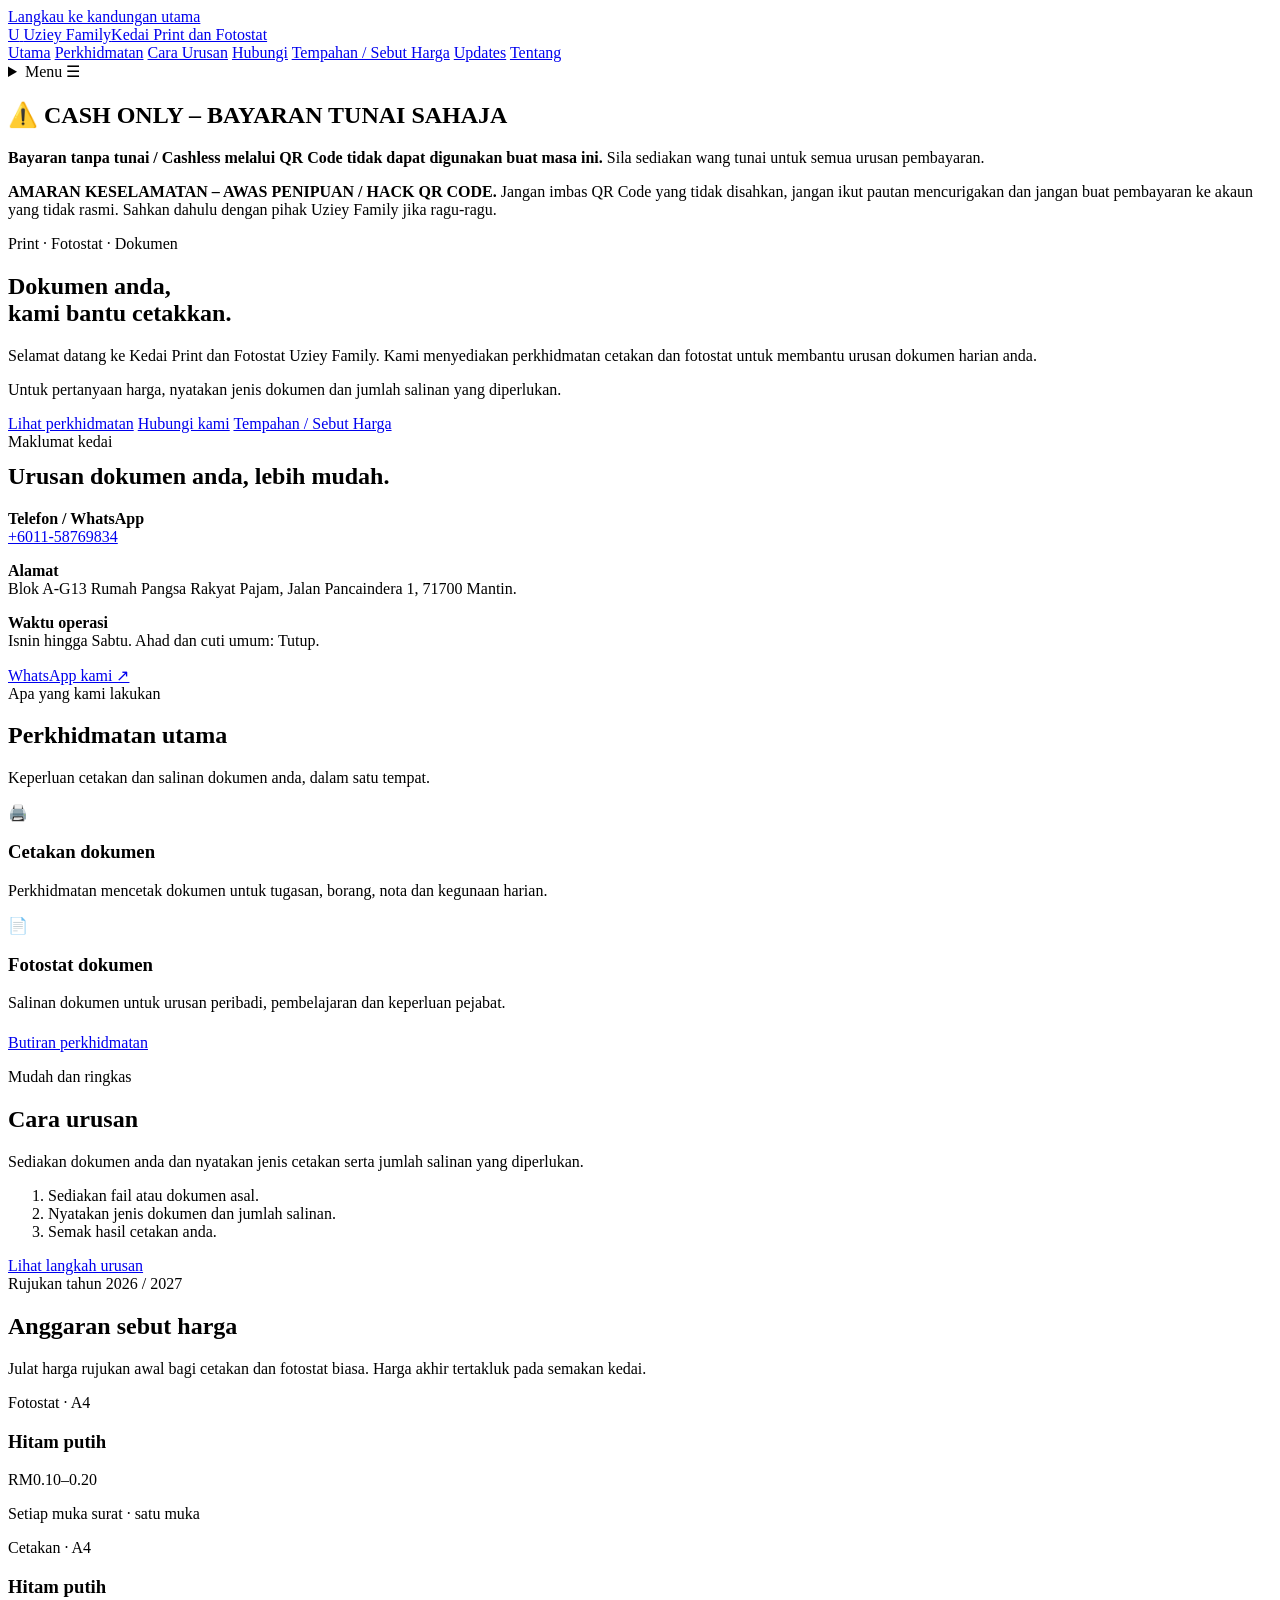
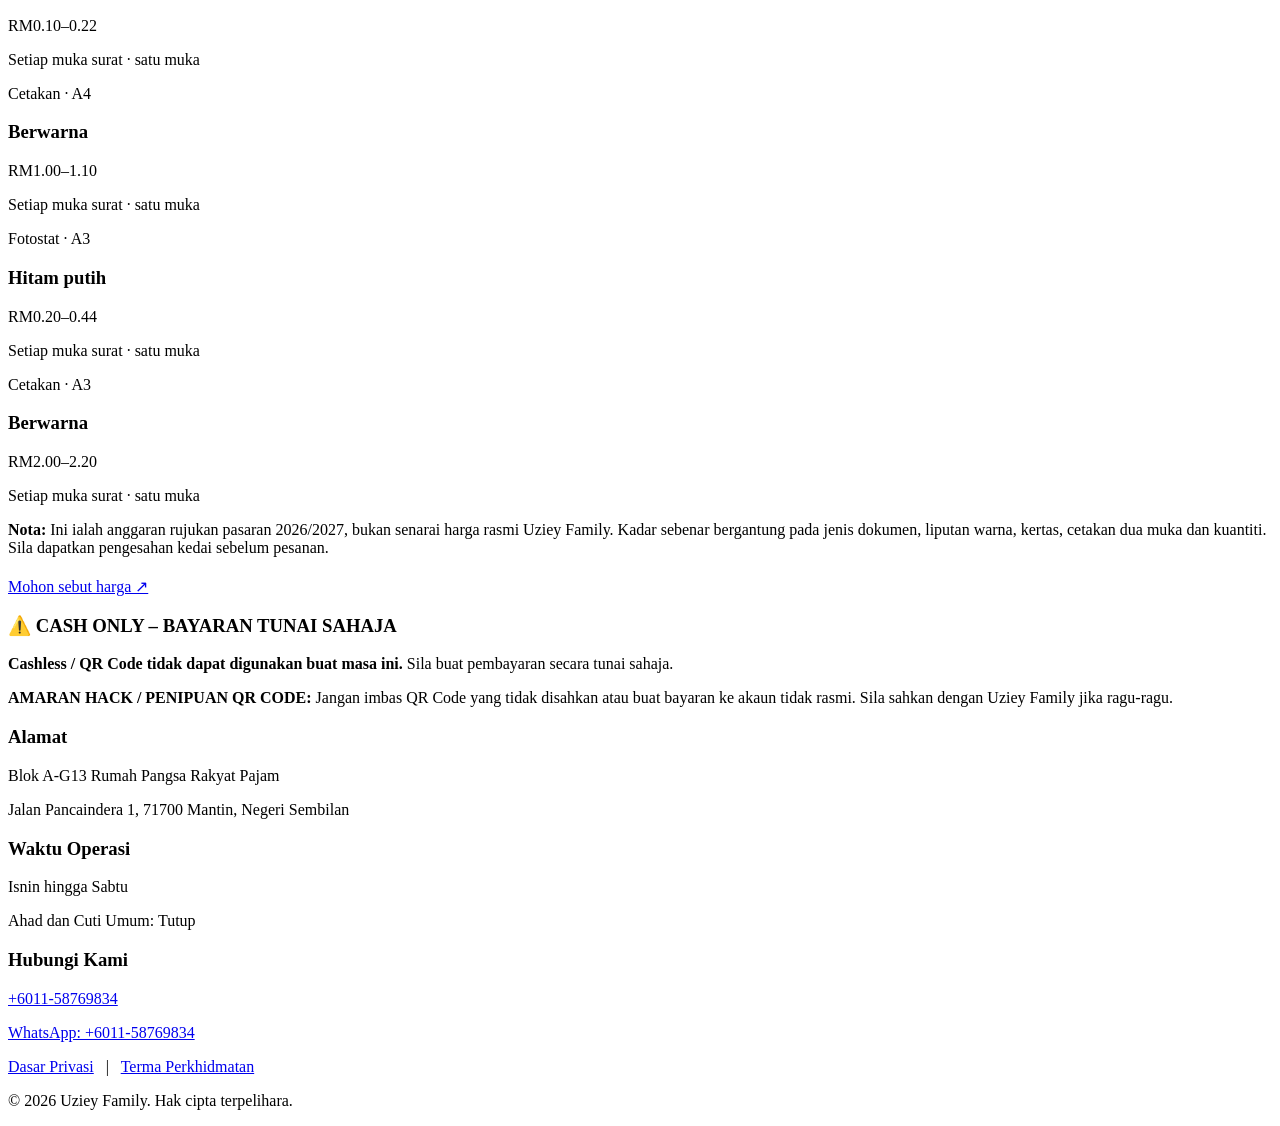
==== commit 077435e4: "Sync homepage with WordPress content and navigation" ====
--- a/index.html
+++ b/index.html
@@ -3,377 +3,149 @@
 <head>
   <meta charset="utf-8">
   <meta name="viewport" content="width=device-width, initial-scale=1">
-  <meta name="theme-color" content="#16233b">
-  <meta name="description" content="Kedai Print dan Fotostat Uziey Family — perkhidmatan cetakan dan fotostat dokumen.">
-  <title>Kedai Print dan Fotostat Uziey Family</title>
-  <style>
-    :root {
-      --navy: #16233b;
-      --navy-2: #223653;
-      --cream: #fffaf0;
-      --paper: #ffffff;
-      --ink: #1c2b42;
-      --muted: #64748b;
-      --orange: #ffb15c;
-      --coral: #f07860;
-      --line: #e9e4da;
-      --shadow: 0 22px 60px rgba(24, 37, 58, .12);
-      --radius: 24px;
-    }
-    * { box-sizing: border-box; }
-    html { scroll-behavior: smooth; }
-    body {
-      margin: 0;
-      background: var(--cream);
-      color: var(--ink);
-      font-family: Inter, ui-sans-serif, system-ui, -apple-system, BlinkMacSystemFont, "Segoe UI", sans-serif;
-      line-height: 1.6;
-    }
-    a { color: inherit; text-decoration: none; }
-    .wrap { width: min(1120px, calc(100% - 40px)); margin-inline: auto; }
-    .topbar { background: var(--navy); color: #e9edf5; font-size: .86rem; }
-    .topbar-inner { min-height: 38px; display: flex; align-items: center; justify-content: space-between; gap: 16px; }
-    .topbar strong { color: var(--orange); font-weight: 700; }
-    header { position: relative; z-index: 2; background: rgba(255,250,240,.94); border-bottom: 1px solid rgba(22,35,59,.08); }
-    .nav { display: flex; align-items: center; justify-content: space-between; min-height: 82px; gap: 24px; }
-    .brand { display: inline-flex; align-items: center; gap: 12px; font-weight: 850; letter-spacing: -.035em; line-height: 1.08; }
-    .brand-mark { width: 46px; height: 46px; display: grid; place-items: center; border-radius: 15px; background: var(--navy); color: var(--orange); font-size: 1.35rem; box-shadow: 0 7px 16px rgba(22,35,59,.18); }
-    .brand small { display: block; margin-top: 5px; color: var(--muted); font-size: .68rem; font-weight: 750; letter-spacing: .12em; text-transform: uppercase; }
-    .navlinks { display: flex; align-items: center; gap: 28px; color: #475569; font-size: .94rem; font-weight: 650; }
-    .navlinks a:hover { color: var(--coral); }
-    .btn { display: inline-flex; align-items: center; justify-content: center; gap: 9px; border: 0; border-radius: 999px; padding: 13px 20px; background: var(--coral); color: #fff; font-weight: 800; box-shadow: 0 10px 22px rgba(240,120,96,.24); transition: transform .2s ease, box-shadow .2s ease; cursor: pointer; }
-    .btn:hover { transform: translateY(-2px); box-shadow: 0 14px 28px rgba(240,120,96,.3); }
-    .btn-dark { background: var(--navy); box-shadow: none; }
-    .hero { position: relative; overflow: hidden; padding: 84px 0 96px; background: var(--navy); color: white; }
-    .hero::before, .hero::after { content: ""; position: absolute; border: 1px solid rgba(255,255,255,.1); border-radius: 50%; pointer-events: none; }
-    .hero::before { width: 600px; height: 600px; right: -170px; top: -300px; box-shadow: 0 0 0 45px rgba(255,255,255,.025), 0 0 0 95px rgba(255,255,255,.02); }
-    .hero::after { width: 360px; height: 360px; right: 13%; bottom: -275px; }
-    .hero-grid { display: grid; grid-template-columns: 1.08fr .92fr; align-items: center; gap: 52px; position: relative; z-index: 1; }
-    .eyebrow { display: inline-flex; align-items: center; gap: 9px; color: var(--orange); font-size: .78rem; font-weight: 850; letter-spacing: .16em; text-transform: uppercase; }
-    .eyebrow::before { content: ""; width: 27px; height: 2px; background: var(--orange); }
-    h1 { max-width: 690px; margin: 18px 0 20px; font-size: clamp(2.65rem, 5vw, 4.8rem); letter-spacing: -.065em; line-height: 1.04; }
-    h1 span { color: var(--orange); }
-    .hero-copy { max-width: 530px; color: #c8d2e1; font-size: 1.08rem; }
-    .hero-actions { display: flex; flex-wrap: wrap; gap: 12px; margin-top: 30px; }
-    .btn-outline { background: transparent; border: 1px solid rgba(255,255,255,.28); color: white; box-shadow: none; }
-    .hero-note { margin-top: 22px; color: #9eacc1; font-size: .88rem; }
-    .visual { min-height: 385px; position: relative; display: grid; place-items: center; }
-    .paper-stack { width: min(390px, 100%); height: 340px; position: relative; }
-    .sheet { position: absolute; width: 250px; height: 310px; border-radius: 12px; background: #fffdf8; box-shadow: 0 26px 50px rgba(0,0,0,.25); }
-    .sheet.back { left: 42px; top: 18px; transform: rotate(-10deg); background: #f6c98f; }
-    .sheet.mid { left: 85px; top: 14px; transform: rotate(8deg); background: #e8edf4; }
-    .sheet.front { left: 65px; top: 28px; padding: 25px 23px; transform: rotate(-2deg); color: var(--navy); }
-    .sheet-logo { width: 42px; height: 42px; display: grid; place-items: center; border-radius: 12px; background: var(--navy); color: var(--orange); font-weight: 900; font-size: 1.2rem; }
-    .sheet-title { margin-top: 26px; font-weight: 900; font-size: 1.45rem; line-height: 1.05; letter-spacing: -.04em; }
-    .sheet-sub { margin-top: 8px; color: #64748b; font-size: .68rem; font-weight: 800; letter-spacing: .14em; }
-    .fake-lines { display: grid; gap: 9px; margin-top: 25px; }
-    .fake-lines i { display: block; height: 6px; border-radius: 5px; background: #e6e8ec; }
-    .fake-lines i:nth-child(2) { width: 82%; }
-    .fake-lines i:nth-child(3) { width: 94%; }
-    .fake-lines i:nth-child(4) { width: 63%; }
-    .stamp { position: absolute; right: 0; bottom: 30px; width: 105px; height: 105px; display: grid; place-items: center; text-align: center; padding: 12px; border-radius: 50%; background: var(--coral); color: white; font-size: .72rem; font-weight: 900; line-height: 1.25; letter-spacing: .08em; transform: rotate(10deg); box-shadow: 0 12px 25px rgba(0,0,0,.2); }
-    section { padding: 88px 0; }
-    .section-head { max-width: 650px; margin: 0 auto 42px; text-align: center; }
-    .section-kicker { color: var(--coral); font-size: .76rem; font-weight: 900; letter-spacing: .17em; text-transform: uppercase; }
-    h2 { margin: 10px 0 12px; color: var(--navy); font-size: clamp(2rem, 3.2vw, 3rem); line-height: 1.12; letter-spacing: -.05em; }
-    .section-head p { margin: 0; color: var(--muted); }
-    .services { display: grid; grid-template-columns: repeat(2, 1fr); gap: 20px; }
-    .service-card { position: relative; overflow: hidden; min-height: 245px; padding: 30px; border: 1px solid var(--line); border-radius: var(--radius); background: var(--paper); box-shadow: 0 8px 28px rgba(24,37,58,.04); }
-    .service-card::after { content: ""; position: absolute; width: 150px; height: 150px; right: -55px; bottom: -65px; border-radius: 50%; background: #fff1dd; }
-    .service-icon { width: 54px; height: 54px; display: grid; place-items: center; border-radius: 17px; background: #fff0df; font-size: 1.55rem; }
-    .service-card h3 { margin: 20px 0 8px; color: var(--navy); font-size: 1.28rem; letter-spacing: -.025em; }
-    .service-card p { max-width: 410px; margin: 0; color: var(--muted); }
-    .service-number { position: absolute; top: 28px; right: 30px; color: #d7dce5; font-size: .86rem; font-weight: 900; letter-spacing: .1em; }
-    .band { padding: 0 0 88px; }
-    .band-inner { display: grid; grid-template-columns: .9fr 1.1fr; align-items: center; gap: 40px; padding: 46px; border-radius: 30px; background: #f7ead8; }
-    .band-inner h2 { margin-top: 0; }
-    .band-inner p { color: #657184; margin-bottom: 0; }
-    .steps { display: grid; grid-template-columns: repeat(3,1fr); gap: 14px; }
-    .step { padding: 19px; border-radius: 18px; background: rgba(255,255,255,.75); }
-    .step b { display: block; margin-bottom: 6px; color: var(--coral); font-size: .76rem; letter-spacing: .12em; }
-    .step span { color: var(--navy); font-weight: 780; line-height: 1.3; }
-    .contact { padding: 82px 0; background: var(--navy); color: white; }
-    .contact-grid { display: grid; grid-template-columns: 1fr .8fr; align-items: center; gap: 52px; }
-    .contact h2 { color: white; }
-    .contact p { max-width: 560px; color: #bdc9da; }
-    .contact-panel { padding: 28px; border: 1px solid rgba(255,255,255,.13); border-radius: 22px; background: rgba(255,255,255,.06); }
-    .contact-panel h3 { margin: 0 0 10px; color: var(--orange); }
-    .contact-panel p { margin: 0; font-size: .93rem; }
-    .contact-details { display: grid; gap: 13px; margin-top: 19px; }
-    .detail { display: none; align-items: flex-start; gap: 10px; color: #e9edf5; font-size: .94rem; }
-    .detail.show { display: flex; }
-    .detail-icon { width: 27px; flex: 0 0 27px; }
-    .contact-cta { margin-top: 20px; }
-    .setup-hint { display: none; margin-top: 16px !important; padding-top: 14px; border-top: 1px solid rgba(255,255,255,.13); color: #9eacc1 !important; font-size: .8rem !important; }
-    .setup-hint.show { display: block; }
-    footer { padding: 23px 0; background: #101a2c; color: #9eacc1; font-size: .84rem; }
-    .footer-inner { display: flex; justify-content: space-between; gap: 18px; flex-wrap: wrap; }
-    .footer-inner strong { color: white; }
-
-    .pricing { padding: 84px 0; background: #f7f9fc; }
-    .pricing-grid { display: grid; grid-template-columns: repeat(3, minmax(0, 1fr)); gap: 16px; }
-    .price-card { padding: 25px; border: 1px solid var(--line); border-radius: 22px; background: #fff; box-shadow: 0 8px 28px rgba(24,37,58,.04); }
-    .price-card .price-label { color: var(--muted); font-size: .8rem; font-weight: 800; letter-spacing: .08em; text-transform: uppercase; }
-    .price-card h3 { margin: 12px 0 8px; color: var(--navy); font-size: 1.12rem; }
-    .price-card .price { color: var(--coral); font-size: 1.75rem; font-weight: 900; letter-spacing: -.04em; line-height: 1.2; }
-    .price-card .unit { margin-top: 6px; color: var(--muted); font-size: .83rem; }
-    .price-note { margin: 26px auto 0; max-width: 850px; padding: 20px 22px; border: 1px solid #f1d9bb; border-radius: 18px; background: #fff8ed; color: #596579; font-size: .91rem; }
-    .price-note strong { color: var(--navy); }
-    .price-sources { margin-top: 11px; font-size: .78rem; }
-    .price-sources a { color: #b95b48; text-decoration: underline; text-underline-offset: 3px; }
-    .price-action { margin-top: 22px; text-align: center; }
-    .price-action p { margin: 0 0 15px; color: var(--muted); }
-
-    @media (max-width: 800px) {
-      .nav { min-height: 72px; }
-      .navlinks { display: none; }
-      .hero { padding: 64px 0 70px; }
-      .hero-grid, .band-inner, .contact-grid { grid-template-columns: 1fr; }
-      .hero-grid { gap: 28px; }
-      .visual { min-height: 330px; }
-      .paper-stack { transform: scale(.9); transform-origin: center top; }
-      .services { grid-template-columns: 1fr; }
-      .pricing-grid { grid-template-columns: repeat(2, minmax(0, 1fr)); }
-      .band-inner { padding: 30px; }
-      .steps { grid-template-columns: 1fr; }
-      section { padding: 70px 0; }
-      .band { padding-bottom: 70px; }
-      .contact-grid { gap: 24px; }
-    }
-    @media (max-width: 480px) {
-      .wrap { width: min(100% - 28px, 1120px); }
-      .topbar-inner { justify-content: center; text-align: center; }
-      .topbar-inner span:last-child { display: none; }
-      .brand { font-size: .92rem; }
-      .pricing-grid { grid-template-columns: 1fr; }
-      .price-card { padding: 22px; }
-      .brand-mark { width: 40px; height: 40px; }
-      .nav > .btn { padding: 10px 13px; font-size: .82rem; }
-      h1 { font-size: 2.55rem; }
-      .hero-copy { font-size: 1rem; }
-      .hero-actions .btn { width: 100%; }
-      .visual { min-height: 285px; overflow: hidden; }
-      .paper-stack { transform: scale(.76); transform-origin: center top; }
-      .service-card { min-height: 220px; padding: 25px; }
-      .band-inner { padding: 25px 20px; }
-    }
-    @media (prefers-reduced-motion: reduce) { html { scroll-behavior: auto; } *, *::before, *::after { transition-duration: .01ms !important; } }
-  </style>
+  <meta name="theme-color" content="#ffffff">
+  <meta name="description" content="Kedai Print dan Fotostat Uziey Family — perkhidmatan cetakan, fotostat, tempahan dan sebut harga di Mantin, Negeri Sembilan.">
+  <title>Kedai Print dan Fotostat | Kedai Print dan Fotostat Uziey Family</title>
+  <link rel="stylesheet" href="/assets/site.css">
 </head>
 <body>
-  <div class="topbar">
-    <div class="wrap topbar-inner">
-      <span><strong>UZIEY FAMILY</strong> · Print & Fotostat</span>
-      <span>Urusan dokumen anda, lebih mudah.</span>
+<a class="skip-link" href="#kandungan">Langkau ke kandungan utama</a>
+<header class="site-header">
+  <div class="container header-inner">
+    <a class="brand" href="/" aria-label="Uziey Family — Utama">
+      <span class="brand-mark">U</span>
+      <span><span class="brand-name">Uziey Family</span><span class="brand-subtitle">Kedai Print dan Fotostat</span></span>
+    </a>
+    <nav class="desktop-nav" aria-label="Navigasi utama"><a href="/">Utama</a>
+<a href="/perkhidmatan/">Perkhidmatan</a>
+<a href="/cara-urusan/">Cara Urusan</a>
+<a href="/hubungi/">Hubungi</a>
+<a href="/tempahan-sebut-harga/">Tempahan / Sebut Harga</a>
+<a href="/updates/">Updates</a>
+<a href="/about/">Tentang</a></nav>
+    <details class="mobile-menu">
+      <summary>Menu ☰</summary>
+      <nav class="mobile-nav" aria-label="Navigasi mudah alih"><a href="/">Utama</a>
+<a href="/perkhidmatan/">Perkhidmatan</a>
+<a href="/cara-urusan/">Cara Urusan</a>
+<a href="/hubungi/">Hubungi</a>
+<a href="/tempahan-sebut-harga/">Tempahan / Sebut Harga</a>
+<a href="/updates/">Updates</a>
+<a href="/about/">Tentang</a></nav>
+    </details>
+  </div>
+</header>
+<main class="page-main" id="kandungan">
+<div class="container">
+  <section class="notice" aria-label="Notis pembayaran dan keselamatan">
+    <h2>⚠️ CASH ONLY – BAYARAN TUNAI SAHAJA</h2>
+    <p><strong>Bayaran tanpa tunai / Cashless melalui QR Code tidak dapat digunakan buat masa ini.</strong> Sila sediakan wang tunai untuk semua urusan pembayaran.</p>
+    <p><strong>AMARAN KESELAMATAN – AWAS PENIPUAN / HACK QR CODE.</strong> Jangan imbas QR Code yang tidak disahkan, jangan ikut pautan mencurigakan dan jangan buat pembayaran ke akaun yang tidak rasmi. Sahkan dahulu dengan pihak Uziey Family jika ragu-ragu.</p>
+  </section>
+
+  <section class="hero">
+    <div class="hero-layout">
+      <div>
+        <div class="eyebrow">Print · Fotostat · Dokumen</div>
+        <h1>Dokumen anda,<br>kami bantu cetakkan.</h1>
+        <p class="lead">Selamat datang ke Kedai Print dan Fotostat Uziey Family. Kami menyediakan perkhidmatan cetakan dan fotostat untuk membantu urusan dokumen harian anda.</p>
+        <p>Untuk pertanyaan harga, nyatakan jenis dokumen dan jumlah salinan yang diperlukan.</p>
+        <div class="hero-actions">
+          <a class="button" href="/perkhidmatan/">Lihat perkhidmatan</a>
+          <a class="button button-outline" href="/hubungi/">Hubungi kami</a>
+          <a class="button button-light" href="/tempahan-sebut-harga/">Tempahan / Sebut Harga</a>
+        </div>
+      </div>
+      <aside class="hero-panel">
+        <div class="eyebrow">Maklumat kedai</div>
+        <h2 style="margin-top:12px">Urusan dokumen anda, lebih mudah.</h2>
+        <p><strong>Telefon / WhatsApp</strong><br><a href="tel:+601158769834">+6011-58769834</a></p>
+        <p><strong>Alamat</strong><br>Blok A-G13 Rumah Pangsa Rakyat Pajam, Jalan Pancaindera 1, 71700 Mantin.</p>
+        <p><strong>Waktu operasi</strong><br>Isnin hingga Sabtu. Ahad dan cuti umum: Tutup.</p>
+        <a class="button" href="https://wa.me/601158769834?text=Salam%2C%20saya%20ingin%20bertanya%20tentang%20perkhidmatan%20print%20dan%20fotostat%20Uziey%20Family." target="_blank" rel="noopener noreferrer">WhatsApp kami ↗</a>
+      </aside>
+    </div>
+  </section>
+
+  <section class="section">
+    <div class="eyebrow">Apa yang kami lakukan</div>
+    <h2 class="section-heading">Perkhidmatan utama</h2>
+    <p class="section-intro">Keperluan cetakan dan salinan dokumen anda, dalam satu tempat.</p>
+    <div class="card-grid">
+      <article class="card">
+        <div class="card-icon" aria-hidden="true">🖨️</div>
+        <h3>Cetakan dokumen</h3>
+        <p>Perkhidmatan mencetak dokumen untuk tugasan, borang, nota dan kegunaan harian.</p>
+      </article>
+      <article class="card">
+        <div class="card-icon" aria-hidden="true">📄</div>
+        <h3>Fotostat dokumen</h3>
+        <p>Salinan dokumen untuk urusan peribadi, pembelajaran dan keperluan pejabat.</p>
+      </article>
+    </div>
+    <p style="margin-top:22px"><a class="button button-outline" href="/perkhidmatan/">Butiran perkhidmatan</a></p>
+  </section>
+
+  <section class="section">
+    <div class="eyebrow">Mudah dan ringkas</div>
+    <h2 class="section-heading">Cara urusan</h2>
+    <p class="section-intro">Sediakan dokumen anda dan nyatakan jenis cetakan serta jumlah salinan yang diperlukan.</p>
+    <ol class="steps">
+      <li>Sediakan fail atau dokumen asal.</li>
+      <li>Nyatakan jenis dokumen dan jumlah salinan.</li>
+      <li>Semak hasil cetakan anda.</li>
+    </ol>
+    <a class="button button-outline" href="/cara-urusan/">Lihat langkah urusan</a>
+  </section>
+
+  <section class="section">
+    <div class="eyebrow">Rujukan tahun 2026 / 2027</div>
+    <h2 class="section-heading">Anggaran sebut harga</h2>
+    <p class="section-intro">Julat harga rujukan awal bagi cetakan dan fotostat biasa. Harga akhir tertakluk pada semakan kedai.</p>
+    <div class="price-grid">
+      <article class="price-card"><div class="price-kind">Fotostat · A4</div><h3>Hitam putih</h3><div class="price">RM0.10–0.20</div><p class="small-note">Setiap muka surat · satu muka</p></article>
+      <article class="price-card"><div class="price-kind">Cetakan · A4</div><h3>Hitam putih</h3><div class="price">RM0.10–0.22</div><p class="small-note">Setiap muka surat · satu muka</p></article>
+      <article class="price-card"><div class="price-kind">Cetakan · A4</div><h3>Berwarna</h3><div class="price">RM1.00–1.10</div><p class="small-note">Setiap muka surat · satu muka</p></article>
+      <article class="price-card"><div class="price-kind">Fotostat · A3</div><h3>Hitam putih</h3><div class="price">RM0.20–0.44</div><p class="small-note">Setiap muka surat · satu muka</p></article>
+      <article class="price-card"><div class="price-kind">Cetakan · A3</div><h3>Berwarna</h3><div class="price">RM2.00–2.20</div><p class="small-note">Setiap muka surat · satu muka</p></article>
+    </div>
+    <div class="price-note"><strong>Nota:</strong> Ini ialah anggaran rujukan pasaran 2026/2027, bukan senarai harga rasmi Uziey Family. Kadar sebenar bergantung pada jenis dokumen, liputan warna, kertas, cetakan dua muka dan kuantiti. Sila dapatkan pengesahan kedai sebelum pesanan.</div>
+    <p style="margin-top:20px"><a class="button" href="/tempahan-sebut-harga/">Mohon sebut harga ↗</a></p>
+  </section>
+</div>
+</main>
+
+<footer class="site-footer">
+  <div class="container">
+    <div class="notice">
+      <h3>⚠️ CASH ONLY – BAYARAN TUNAI SAHAJA</h3>
+      <p><strong>Cashless / QR Code tidak dapat digunakan buat masa ini.</strong> Sila buat pembayaran secara tunai sahaja.</p>
+      <p><strong>AMARAN HACK / PENIPUAN QR CODE:</strong> Jangan imbas QR Code yang tidak disahkan atau buat bayaran ke akaun tidak rasmi. Sila sahkan dengan Uziey Family jika ragu-ragu.</p>
+    </div>
+    <div class="footer-grid">
+      <div class="footer-col">
+        <h3>Alamat</h3>
+        <p>Blok A-G13 Rumah Pangsa Rakyat Pajam</p>
+        <p>Jalan Pancaindera 1, 71700 Mantin, Negeri Sembilan</p>
+      </div>
+      <div class="footer-col">
+        <h3>Waktu Operasi</h3>
+        <p>Isnin hingga Sabtu</p>
+        <p>Ahad dan Cuti Umum: Tutup</p>
+      </div>
+      <div class="footer-col">
+        <h3>Hubungi Kami</h3>
+        <p><a href="tel:+601158769834">+6011-58769834</a></p>
+        <p><a href="https://wa.me/601158769834">WhatsApp: +6011-58769834</a></p>
+      </div>
+    </div>
+    <div class="footer-policies">
+      <a href="/privacy-policy/">Dasar Privasi</a> &nbsp; | &nbsp;
+      <a href="/terms-of-service/">Terma Perkhidmatan</a>
+      <p class="copyright">© <span data-current-year>2026</span> Uziey Family. Hak cipta terpelihara.</p>
     </div>
   </div>
-  <header>
-    <div class="wrap nav">
-      <a class="brand" href="#utama" aria-label="Uziey Family, halaman utama">
-        <span class="brand-mark">U</span>
-        <span>Kedai Print & Fotostat<small>Uziey Family</small></span>
-      </a>
-      <nav class="navlinks" aria-label="Navigasi utama">
-        <a href="#servis">Perkhidmatan</a>
-        <a href="#cara">Cara urusan</a>
-        <a href="#harga">Sebutharga</a>
-        <a href="#hubungi">Hubungi</a>
-      </nav>
-      <a class="btn" href="#hubungi">Hubungi kami <span aria-hidden="true">↗</span></a>
-    </div>
-  </header>
-
-  <main>
-    <section class="hero" id="utama">
-      <div class="wrap hero-grid">
-        <div>
-          <div class="eyebrow">Print · Fotostat · Dokumen</div>
-          <h1>Dokumen anda,<br><span>kami bantu cetakkan.</span></h1>
-          <p class="hero-copy">Selamat datang ke Kedai Print dan Fotostat Uziey Family. Kami menyediakan perkhidmatan cetakan dan fotostat untuk membantu urusan dokumen harian anda.</p>
-          <div class="hero-actions">
-            <a class="btn" href="#servis">Lihat perkhidmatan <span aria-hidden="true">↓</span></a>
-            <a class="btn btn-outline" href="#hubungi">Maklumat kedai</a>
-          </div>
-          <p class="hero-note">Untuk pertanyaan harga, nyatakan jenis dokumen dan jumlah salinan yang diperlukan.</p>
-        </div>
-        <div class="visual" aria-label="Ilustrasi helaian dokumen bercetak" role="img">
-          <div class="paper-stack">
-            <div class="sheet back"></div>
-            <div class="sheet mid"></div>
-            <div class="sheet front">
-              <div class="sheet-logo">U</div>
-              <div class="sheet-title">UZIEY<br>FAMILY</div>
-              <div class="sheet-sub">PRINT & FOTOSTAT</div>
-              <div class="fake-lines"><i></i><i></i><i></i><i></i></div>
-            </div>
-            <div class="stamp">CETAKAN<br>ANDA<br>DI SINI</div>
-          </div>
-        </div>
-      </div>
-    </section>
-
-    <section id="servis">
-      <div class="wrap">
-        <div class="section-head">
-          <div class="section-kicker">Apa yang kami lakukan</div>
-          <h2>Perkhidmatan utama</h2>
-          <p>Keperluan cetakan dan salinan dokumen anda, dalam satu tempat.</p>
-        </div>
-        <div class="services">
-          <article class="service-card">
-            <span class="service-number">01 / PRINT</span>
-            <div class="service-icon" aria-hidden="true">🖨️</div>
-            <h3>Cetakan dokumen</h3>
-            <p>Perkhidmatan mencetak dokumen untuk tugasan, borang, nota dan kegunaan harian.</p>
-          </article>
-          <article class="service-card">
-            <span class="service-number">02 / COPY</span>
-            <div class="service-icon" aria-hidden="true">📄</div>
-            <h3>Fotostat dokumen</h3>
-            <p>Salinan dokumen untuk urusan peribadi, pembelajaran dan keperluan pejabat.</p>
-          </article>
-        </div>
-      </div>
-    </section>
-
-
-    <section class="pricing" id="harga">
-      <div class="wrap">
-        <div class="section-head">
-          <div class="section-kicker">Rujukan tahun 2026 / 2027</div>
-          <h2>Anggaran sebut harga</h2>
-          <p>Anggaran kadar bagi cetakan dan fotostat dokumen biasa. Harga akhir tertakluk pada semakan kedai.</p>
-        </div>
-        <div class="pricing-grid">
-          <article class="price-card">
-            <div class="price-label">Fotostat · A4</div>
-            <h3>Hitam putih</h3>
-            <div class="price">RM0.10–0.20</div>
-            <div class="unit">setiap muka surat · satu muka</div>
-          </article>
-          <article class="price-card">
-            <div class="price-label">Cetakan · A4</div>
-            <h3>Hitam putih</h3>
-            <div class="price">RM0.10–0.22</div>
-            <div class="unit">setiap muka surat · satu muka</div>
-          </article>
-          <article class="price-card">
-            <div class="price-label">Cetakan · A4</div>
-            <h3>Berwarna</h3>
-            <div class="price">RM1.00–1.10</div>
-            <div class="unit">setiap muka surat · satu muka</div>
-          </article>
-          <article class="price-card">
-            <div class="price-label">Fotostat · A3</div>
-            <h3>Hitam putih</h3>
-            <div class="price">RM0.20–0.44</div>
-            <div class="unit">setiap muka surat · satu muka</div>
-          </article>
-          <article class="price-card">
-            <div class="price-label">Cetakan · A3</div>
-            <h3>Berwarna</h3>
-            <div class="price">RM2.00–2.20</div>
-            <div class="unit">setiap muka surat · satu muka</div>
-          </article>
-        </div>
-        <div class="price-note">
-          <strong>Nota penting:</strong> Ini ialah anggaran rujukan pasaran 2026/2027, bukan senarai harga rasmi Uziey Family. Kadar sebenar boleh berubah mengikut jenis dokumen, liputan warna, kertas, cetakan dua muka dan jumlah pesanan. Kerja khas atau kuantiti besar perlu dinilai dahulu.
-          <div class="price-sources">Rujukan kadar awam: <a href="https://achikprint4u.com.my/services/photocopy" target="_blank" rel="noopener">Achik Print4U</a>, <a href="https://www.monash.edu.my/its/our-services/staff/printing-services" target="_blank" rel="noopener">Monash University Malaysia</a> dan <a href="https://www.accea.com.my/ms/copy_p/copy_p_color.php" target="_blank" rel="noopener">ACCEA Malaysia</a>.</div>
-        </div>
-        <div class="price-action">
-          <p>Perlukan harga tepat untuk fail atau jumlah cetakan anda?</p>
-          <a class="btn btn-dark" id="whatsapp-price-link" href="https://wa.me/601158769834?text=Salam%20Uziey%20Family%2C%20saya%20ingin%20minta%20sebut%20harga%20untuk%20perkhidmatan%20print%20%2F%20fotostat." target="_blank" rel="noopener">Minta sebut harga melalui WhatsApp ↗</a>
-        </div>
-      </div>
-    </section>
-
-    <div class="band" id="cara">
-      <div class="wrap band-inner">
-        <div>
-          <div class="section-kicker">Mudah & ringkas</div>
-          <h2>Sediakan dokumen anda.</h2>
-          <p>Untuk memudahkan urusan di kedai, sediakan fail atau dokumen asal dan maklumat cetakan yang diperlukan.</p>
-        </div>
-        <div class="steps">
-          <div class="step"><b>LANGKAH 01</b><span>Sediakan fail atau dokumen</span></div>
-          <div class="step"><b>LANGKAH 02</b><span>Nyatakan jenis dan jumlah salinan</span></div>
-          <div class="step"><b>LANGKAH 03</b><span>Semak hasil cetakan anda</span></div>
-        </div>
-      </div>
-    </div>
-
-    <section class="contact" id="hubungi">
-      <div class="wrap contact-grid">
-        <div>
-          <div class="section-kicker">Kami sedia membantu</div>
-          <h2>Ada dokumen untuk dicetak?</h2>
-          <p>Hubungi Kedai Print dan Fotostat Uziey Family untuk pertanyaan tentang perkhidmatan, harga dan urusan dokumen.</p>
-          <div class="contact-cta" id="whatsapp-cta" hidden>
-            <a class="btn" id="whatsapp-link" href="#">WhatsApp kami <span aria-hidden="true">↗</span></a>
-          </div>
-        </div>
-        <div class="contact-panel">
-          <h3>Uziey Family</h3>
-          <p>Kedai Print dan Fotostat</p>
-          <div class="contact-details">
-            <div class="detail" id="phone-row"><span class="detail-icon">☎</span><a id="phone-link" href="#"></a></div>
-            <div class="detail" id="address-row"><span class="detail-icon">⌖</span><span id="address-text"></span></div>
-            <div class="detail" id="hours-row"><span class="detail-icon">◷</span><span id="hours-text"></span></div>
-          </div>
-          <p class="setup-hint" id="setup-hint">Maklumat nombor telefon, WhatsApp, alamat dan waktu operasi akan dikemaskini di sini.</p>
-        </div>
-      </div>
-    </section>
-  </main>
-
-  <footer>
-    <div class="wrap footer-inner">
-      <span>© <span id="year"></span> <strong>Kedai Print dan Fotostat Uziey Family</strong></span>
-      <span>Terima kasih kerana menyokong perniagaan tempatan.</span>
-    </div>
-  </footer>
-
-  <script>
-    /*
-      KEMASKINI MAKLUMAT KEDAI DI BAWAH SEBELUM LAMAN DITERBITKAN.
-      WhatsApp: nombor antarabangsa tanpa tanda +, ruang atau sengkang.
-      Contoh format Malaysia: 60123456789 (gantikan dengan nombor sebenar).
-    */
-    const STORE = {
-      whatsapp: "601158769834",
-      phone: "+6011-58769834",
-      address: "Blok A-G13 Rumah Pangsa Rakyat Pajam, Jalan Pancaindera 1, 71700 Mantin",
-      hours: "Isnin hingga Sabtu: 9.00 pagi–6.00 petang · Ahad dan cuti umum: Tutup"
-    };
-
-    document.getElementById("year").textContent = new Date().getFullYear();
-
-    const hasWhatsApp = /^\d{8,15}$/.test(STORE.whatsapp);
-    if (hasWhatsApp) {
-      const url = `https://wa.me/${STORE.whatsapp}?text=${encodeURIComponent("Salam, saya ingin bertanya tentang perkhidmatan print dan fotostat Uziey Family.")}`;
-      document.getElementById("whatsapp-link").href = url;
-      const quoteLink = document.getElementById("whatsapp-price-link");
-      if (quoteLink) quoteLink.href = "https://wa.me/" + STORE.whatsapp + "?text=" + encodeURIComponent("Salam Uziey Family, saya ingin minta sebut harga untuk perkhidmatan print / fotostat.");
-      document.getElementById("whatsapp-cta").hidden = false;
-    }
-
-    if (STORE.phone.trim()) {
-      const phoneLink = document.getElementById("phone-link");
-      phoneLink.textContent = STORE.phone;
-      phoneLink.href = `tel:${STORE.phone.replace(/[^+\d]/g, "")}`;
-      document.getElementById("phone-row").classList.add("show");
-    }
-    if (STORE.address.trim()) {
-      document.getElementById("address-text").textContent = STORE.address;
-      document.getElementById("address-row").classList.add("show");
-    }
-    if (STORE.hours.trim()) {
-      document.getElementById("hours-text").textContent = STORE.hours;
-      document.getElementById("hours-row").classList.add("show");
-    }
-    if (!hasWhatsApp && !STORE.phone.trim() && !STORE.address.trim() && !STORE.hours.trim()) {
-      document.getElementById("setup-hint").classList.add("show");
-    }
-  </script>
+</footer>
+<script src="/assets/site.js" defer></script>
 </body>
 </html>
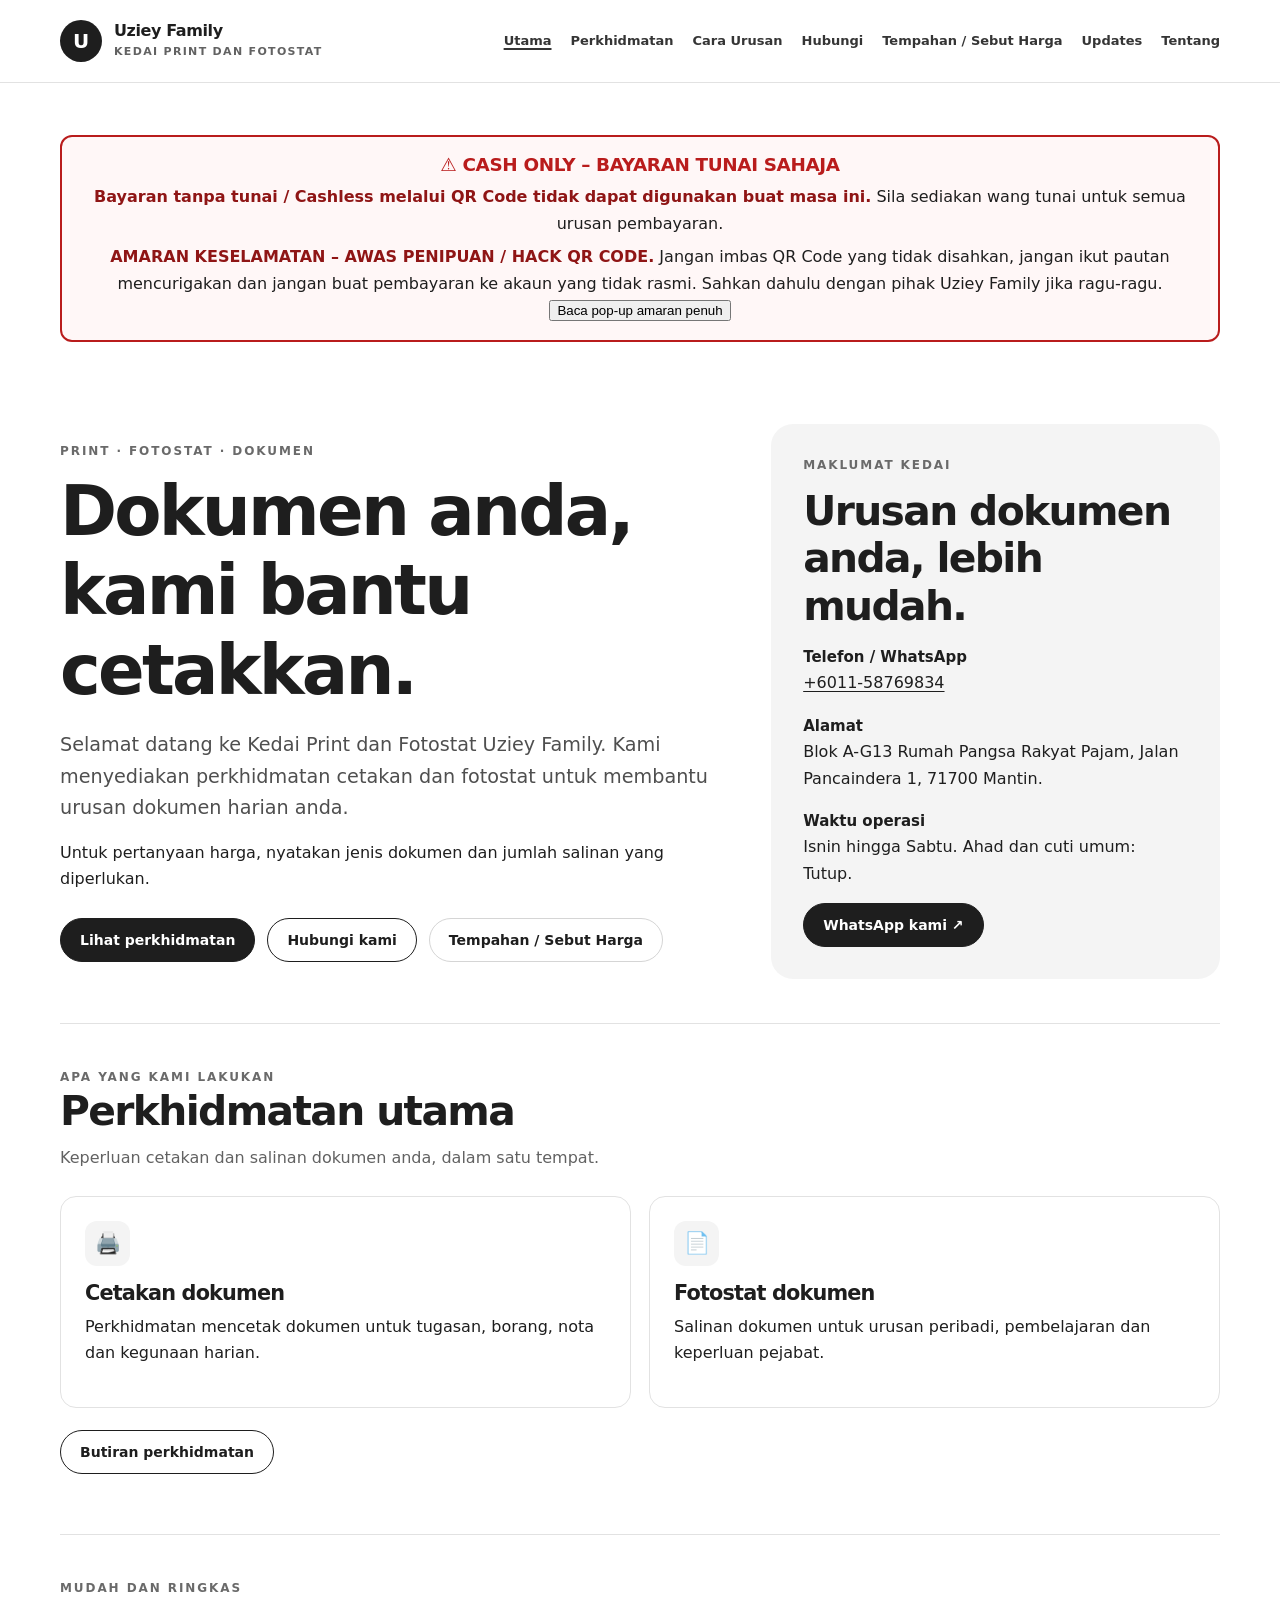
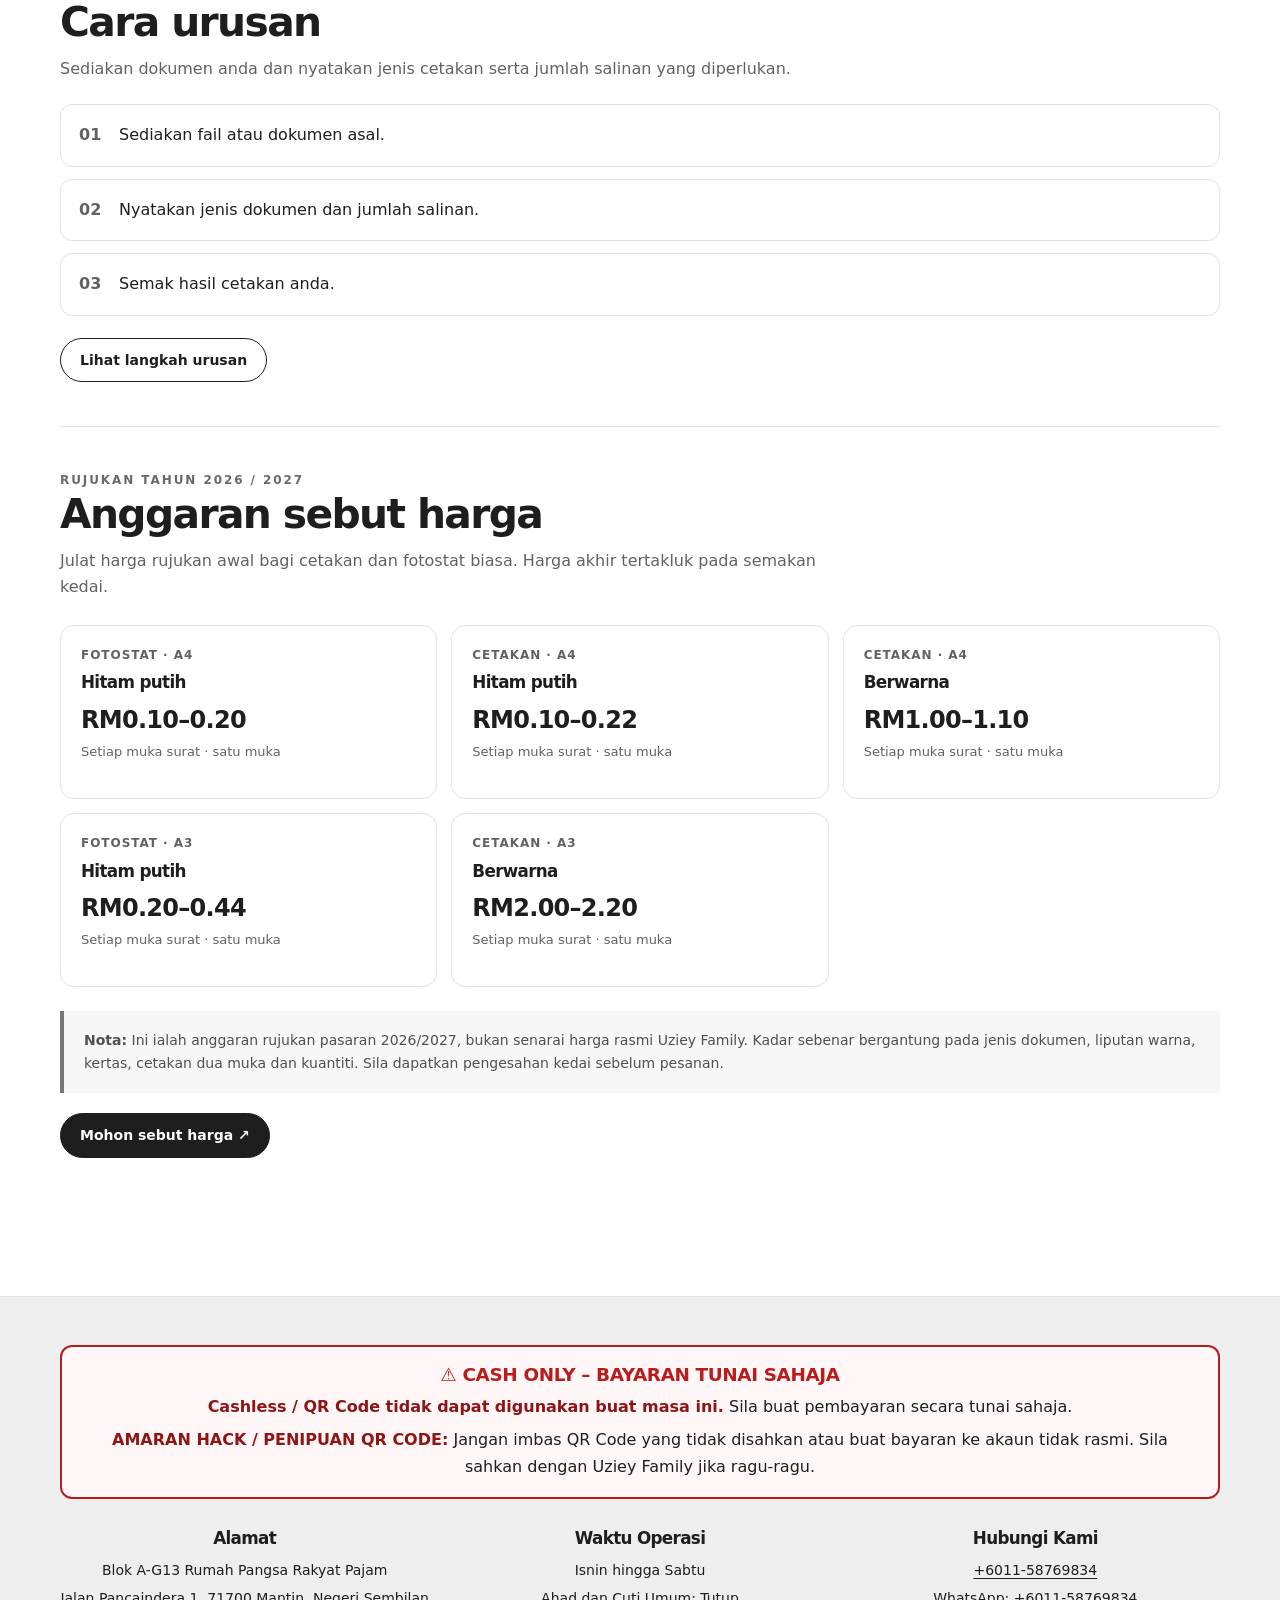
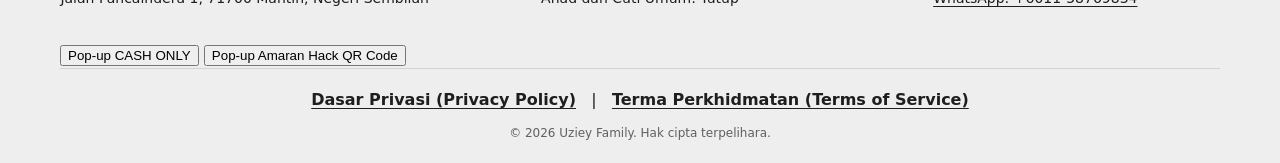
==== commit f1782922: "Add footer warning popup links and legal policy labels" ====
--- a/index.html
+++ b/index.html
@@ -41,6 +41,7 @@
     <h2>⚠️ CASH ONLY – BAYARAN TUNAI SAHAJA</h2>
     <p><strong>Bayaran tanpa tunai / Cashless melalui QR Code tidak dapat digunakan buat masa ini.</strong> Sila sediakan wang tunai untuk semua urusan pembayaran.</p>
     <p><strong>AMARAN KESELAMATAN – AWAS PENIPUAN / HACK QR CODE.</strong> Jangan imbas QR Code yang tidak disahkan, jangan ikut pautan mencurigakan dan jangan buat pembayaran ke akaun yang tidak rasmi. Sahkan dahulu dengan pihak Uziey Family jika ragu-ragu.</p>
+    <button class="notice-trigger" type="button" data-open-warning data-warning-topic="payment">Baca pop-up amaran penuh</button>
   </section>
 
   <section class="hero">
@@ -139,9 +140,13 @@
         <p><a href="https://wa.me/601158769834">WhatsApp: +6011-58769834</a></p>
       </div>
     </div>
+    <div class="footer-popup-actions" aria-label="Peringatan pembayaran dan keselamatan">
+      <button class="footer-popup-button" type="button" data-open-warning data-warning-topic="payment">Pop-up CASH ONLY</button>
+      <button class="footer-popup-button footer-popup-button--outline" type="button" data-open-warning data-warning-topic="qr">Pop-up Amaran Hack QR Code</button>
+    </div>
     <div class="footer-policies">
-      <a href="/privacy-policy/">Dasar Privasi</a> &nbsp; | &nbsp;
-      <a href="/terms-of-service/">Terma Perkhidmatan</a>
+      <a href="/privacy-policy/">Dasar Privasi (Privacy Policy)</a> &nbsp; | &nbsp;
+      <a href="/terms-of-service/">Terma Perkhidmatan (Terms of Service)</a>
       <p class="copyright">© <span data-current-year>2026</span> Uziey Family. Hak cipta terpelihara.</p>
     </div>
   </div>
--- a/assets/site.css
+++ b/assets/site.css
@@ -0,0 +1,131 @@
+
+:root {
+  color-scheme: light;
+  --ink: #1e1e1e;
+  --muted: #626262;
+  --line: #e2e2e2;
+  --soft: #f4f4f4;
+  --paper: #ffffff;
+  --alert: #b91c1c;
+  --alert-bg: #fff7f7;
+  --button: #1e1e1e;
+  --button-text: #ffffff;
+  --radius: 16px;
+  --content: 1160px;
+}
+* { box-sizing: border-box; }
+html { scroll-behavior: smooth; }
+body {
+  margin: 0;
+  color: var(--ink);
+  background: var(--paper);
+  font: 400 16px/1.65 Inter, ui-sans-serif, system-ui, -apple-system, BlinkMacSystemFont, "Segoe UI", sans-serif;
+}
+a { color: inherit; text-underline-offset: 3px; }
+a:hover { text-decoration-thickness: 2px; }
+img { max-width: 100%; height: auto; }
+.container { width: min(var(--content), calc(100% - 40px)); margin-inline: auto; }
+.skip-link { position: absolute; left: -9999px; top: 8px; z-index: 10; background: #fff; padding: 10px; }
+.skip-link:focus { left: 12px; }
+.site-header { position: sticky; top: 0; z-index: 20; background: rgba(255,255,255,.97); border-bottom: 1px solid var(--line); backdrop-filter: blur(10px); }
+.header-inner { display: flex; align-items: center; justify-content: space-between; gap: 28px; min-height: 82px; }
+.brand { display: flex; align-items: center; gap: 12px; text-decoration: none; min-width: 205px; }
+.brand-mark { width: 42px; height: 42px; display: grid; place-items: center; border-radius: 50%; background: var(--ink); color: #fff; font-size: 20px; font-weight: 800; }
+.brand-name { display: block; font-weight: 800; line-height: 1.2; letter-spacing: -.025em; }
+.brand-subtitle { display: block; margin-top: 3px; color: var(--muted); font-size: 11px; font-weight: 700; letter-spacing: .12em; text-transform: uppercase; }
+.desktop-nav { display: flex; align-items: center; justify-content: flex-end; flex-wrap: wrap; gap: 7px 19px; }
+.desktop-nav a, .mobile-nav a { font-size: 13px; font-weight: 650; text-decoration: none; color: #353535; }
+.desktop-nav a[aria-current="page"], .mobile-nav a[aria-current="page"] { text-decoration: underline; text-decoration-thickness: 2px; }
+.nav-cta { border-radius: 999px; background: var(--button); color: #fff !important; padding: 9px 15px; }
+.mobile-menu { display: none; }
+.page-main { min-height: 55vh; padding: 40px 0 78px; }
+.prose { max-width: 820px; margin-inline: auto; }
+.prose > :first-child { margin-top: 0; }
+h1, h2, h3 { color: var(--ink); line-height: 1.16; letter-spacing: -.04em; }
+h1 { font-size: clamp(2.3rem, 6vw, 4.3rem); margin: 10px 0 18px; font-weight: 750; }
+h2 { font-size: clamp(1.7rem, 3.5vw, 2.55rem); margin: 42px 0 14px; font-weight: 700; }
+h3 { font-size: 1.3rem; margin: 24px 0 9px; font-weight: 700; }
+p { margin: 0 0 16px; }
+.lead { color: #4f4f4f; font-size: clamp(1.05rem, 2vw, 1.2rem); max-width: 740px; }
+.eyebrow { color: #6a6a6a; font-size: 12px; font-weight: 800; letter-spacing: .16em; text-transform: uppercase; }
+.hero { padding: 52px 0 44px; }
+.hero-layout { display: grid; grid-template-columns: 1.2fr .8fr; gap: 38px; align-items: center; }
+.hero-panel { padding: 32px; border-radius: 22px; background: var(--soft); }
+.hero-panel strong { font-size: 15px; }
+.hero-actions { display: flex; flex-wrap: wrap; gap: 12px; margin-top: 25px; }
+.button { display: inline-flex; align-items: center; justify-content: center; gap: 8px; padding: 12px 19px; border: 1px solid var(--button); border-radius: 999px; background: var(--button); color: var(--button-text); font-weight: 750; font-size: 14px; line-height: 1.3; text-decoration: none; }
+.button:hover { opacity: .85; text-decoration: none; }
+.button-outline { background: transparent; color: var(--ink); }
+.button-light { border-color: #d5d5d5; background: #fff; color: var(--ink); }
+.notice { margin: 12px auto 30px; border: 2px solid var(--alert); background: var(--alert-bg); padding: 17px 20px; border-radius: 12px; text-align: center; }
+.notice h2, .notice h3 { margin: 0 0 9px; color: var(--alert); font-size: 1.15rem; letter-spacing: -.02em; }
+.notice p { margin: 7px 0 0; }
+.notice strong { color: #8f1515; }
+.section { padding: 44px 0; border-top: 1px solid var(--line); }
+.section-heading { margin: 0 0 10px; }
+.section-intro { color: var(--muted); max-width: 760px; }
+.card-grid { display: grid; grid-template-columns: repeat(2, minmax(0,1fr)); gap: 18px; margin-top: 24px; }
+.card { padding: 24px; border: 1px solid var(--line); border-radius: var(--radius); background: #fff; }
+.card-icon { width: 45px; height: 45px; display: grid; place-items: center; border-radius: 12px; background: var(--soft); font-size: 21px; margin-bottom: 15px; }
+.card h3 { margin-top: 0; }
+.steps { counter-reset: step; display: grid; gap: 12px; margin: 22px 0; padding: 0; list-style: none; }
+.steps li { counter-increment: step; padding: 17px 18px 17px 58px; border: 1px solid var(--line); border-radius: 12px; position: relative; }
+.steps li::before { content: counter(step, decimal-leading-zero); position: absolute; left: 18px; top: 17px; color: var(--muted); font-weight: 800; }
+.info-grid { display: grid; grid-template-columns: repeat(3, minmax(0,1fr)); gap: 14px; margin-top: 22px; }
+.info-card { background: var(--soft); padding: 20px; border-radius: 13px; }
+.info-card h3 { margin: 0 0 8px; font-size: 1rem; }
+.price-grid { display: grid; grid-template-columns: repeat(3,minmax(0,1fr)); gap: 14px; margin: 24px 0; }
+.price-card { padding: 20px; border: 1px solid var(--line); border-radius: 14px; }
+.price-kind { color: var(--muted); font-size: 12px; font-weight: 750; letter-spacing: .08em; text-transform: uppercase; }
+.price-card h3 { margin: 8px 0; font-size: 1.05rem; }
+.price { font-size: 1.5rem; font-weight: 850; letter-spacing: -.03em; }
+.price-note { margin-top: 20px; padding: 18px 20px; background: #f7f7f7; border-left: 4px solid #777; color: #505050; font-size: 14px; }
+.form-panel { padding: 28px; border: 1px solid var(--line); border-radius: 18px; background: #f8f8f8; }
+.form-panel h2 { margin-top: 0; }
+.form-actions { display: flex; flex-wrap: wrap; gap: 12px; margin: 22px 0; }
+.address-link { word-break: normal; }
+.policy-content h2 { font-size: 1.35rem; margin: 30px 0 10px; }
+.policy-content ul { padding-left: 24px; margin: 0 0 20px; }
+.site-footer { padding: 36px 0 20px; border-top: 1px solid var(--line); background: #eeeeee; }
+.footer-grid { display: grid; grid-template-columns: repeat(3,minmax(0,1fr)); gap: 26px; margin: 27px 0; }
+.footer-col h3 { margin: 0 0 10px; font-size: 1.05rem; text-align: center; }
+.footer-col p { margin: 5px 0; text-align: center; font-size: 14px; }
+.footer-policies { padding-top: 18px; border-top: 1px solid #d3d3d3; text-align: center; }
+.footer-policies a { font-weight: 650; }
+.copyright { margin: 10px 0 0; text-align: center; font-size: 12px; color: #606060; }
+.page-kicker { margin-bottom: 8px; color: var(--muted); font-size: 12px; font-weight: 800; text-transform: uppercase; letter-spacing: .15em; }
+.page-title { margin-top: 0; }
+.contact-list { list-style: none; margin: 20px 0; padding: 0; }
+.contact-list li { padding: 11px 0; border-bottom: 1px solid var(--line); }
+.small-note { color: var(--muted); font-size: 13px; }
+@media (max-width: 1000px) {
+  .desktop-nav { gap: 8px 11px; }
+  .desktop-nav a { font-size: 12px; }
+  .brand { min-width: 185px; }
+}
+@media (max-width: 800px) {
+  .header-inner { min-height: 70px; }
+  .desktop-nav { display: none; }
+  .mobile-menu { display: block; position: relative; }
+  .mobile-menu summary { cursor: pointer; list-style: none; padding: 9px 14px; border: 1px solid var(--line); border-radius: 999px; font-size: 13px; font-weight: 750; }
+  .mobile-menu summary::-webkit-details-marker { display: none; }
+  .mobile-nav { position: absolute; right: 0; top: 45px; width: min(290px, calc(100vw - 28px)); display: grid; gap: 13px; padding: 17px; background: #fff; border: 1px solid var(--line); border-radius: 14px; box-shadow: 0 12px 30px rgba(0,0,0,.12); }
+  .hero-layout { grid-template-columns: 1fr; }
+  .info-grid, .footer-grid { grid-template-columns: 1fr; }
+  .footer-col h3, .footer-col p { text-align: left; }
+}
+@media (max-width: 560px) {
+  .container { width: min(var(--content), calc(100% - 28px)); }
+  .page-main { padding: 25px 0 52px; }
+  .hero { padding: 32px 0 28px; }
+  .hero-panel { padding: 23px; }
+  .card-grid, .price-grid { grid-template-columns: 1fr; }
+  .notice { padding: 15px; }
+  .section { padding: 32px 0; }
+  .brand-name { font-size: 14px; }
+  .brand-subtitle { font-size: 9px; }
+}
+@media (prefers-reduced-motion: reduce) {
+  html { scroll-behavior: auto; }
+  *, *::before, *::after { transition-duration: .01ms !important; }
+}
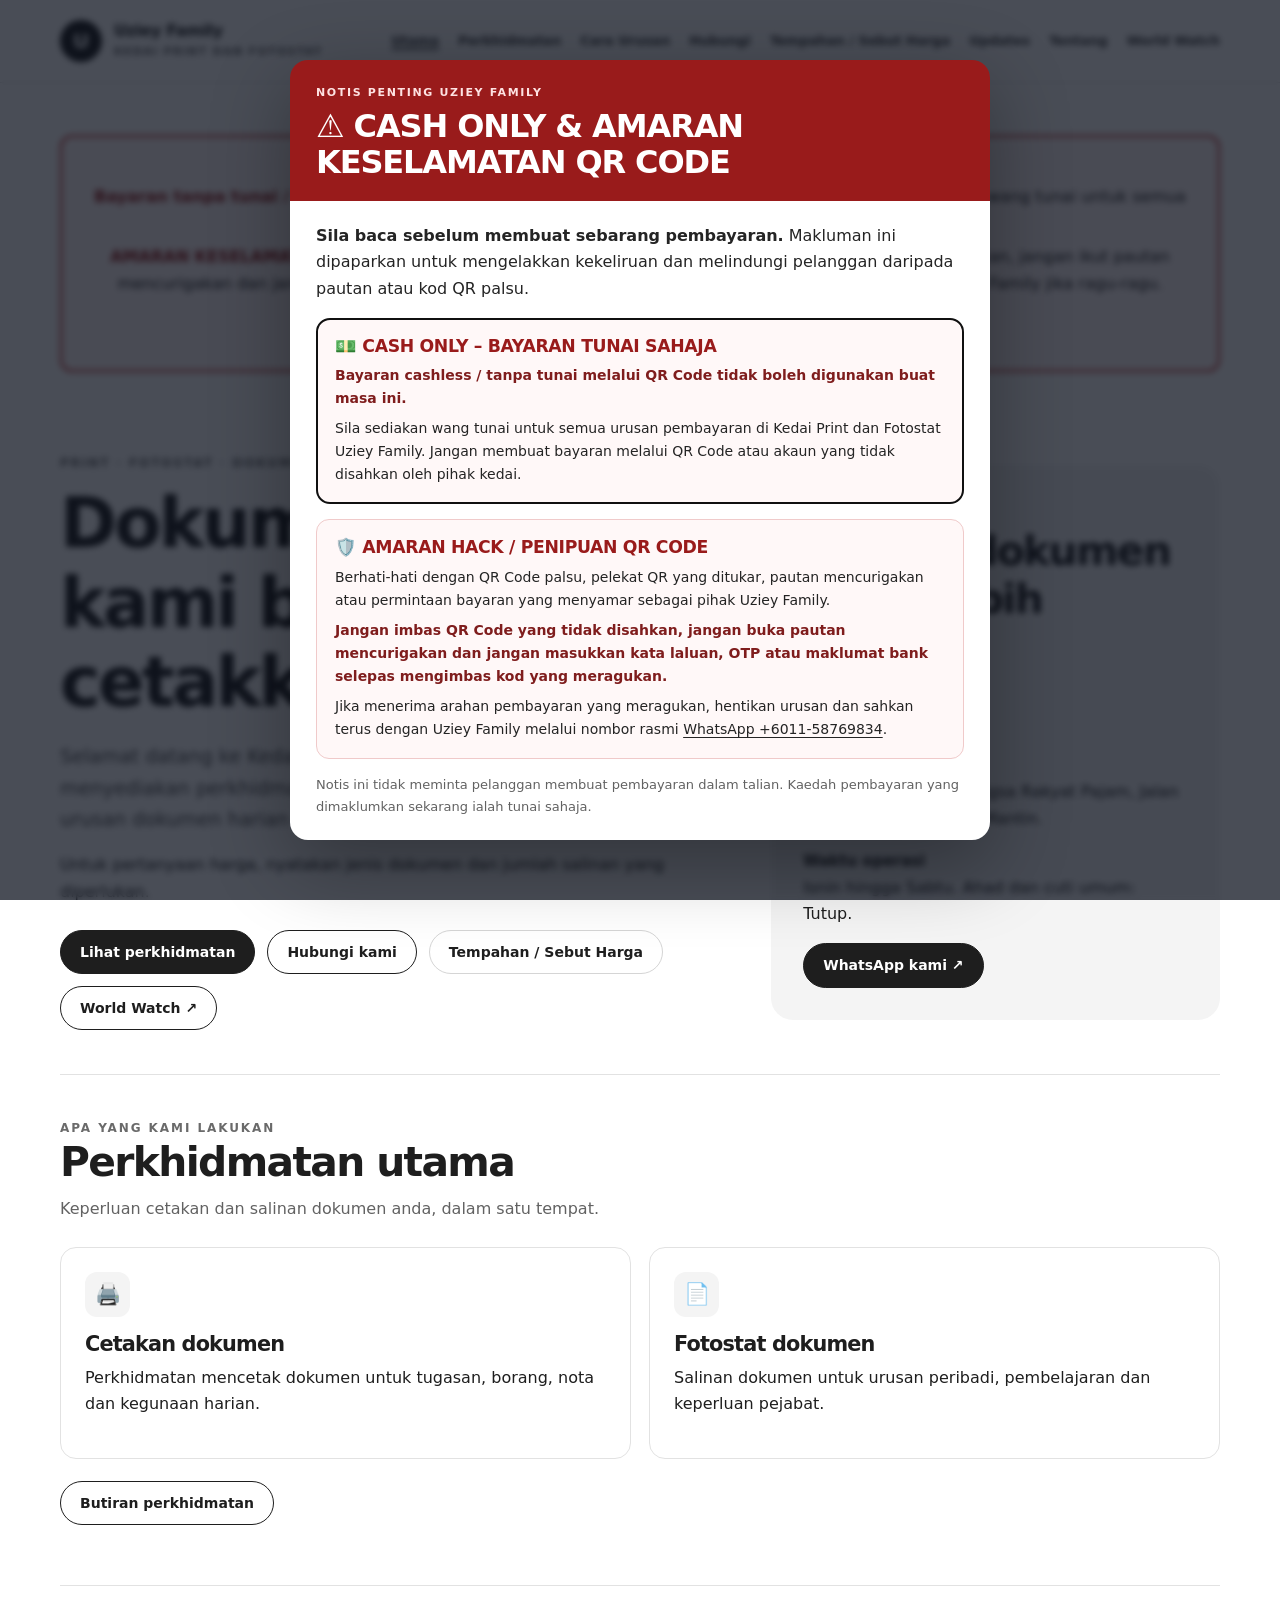
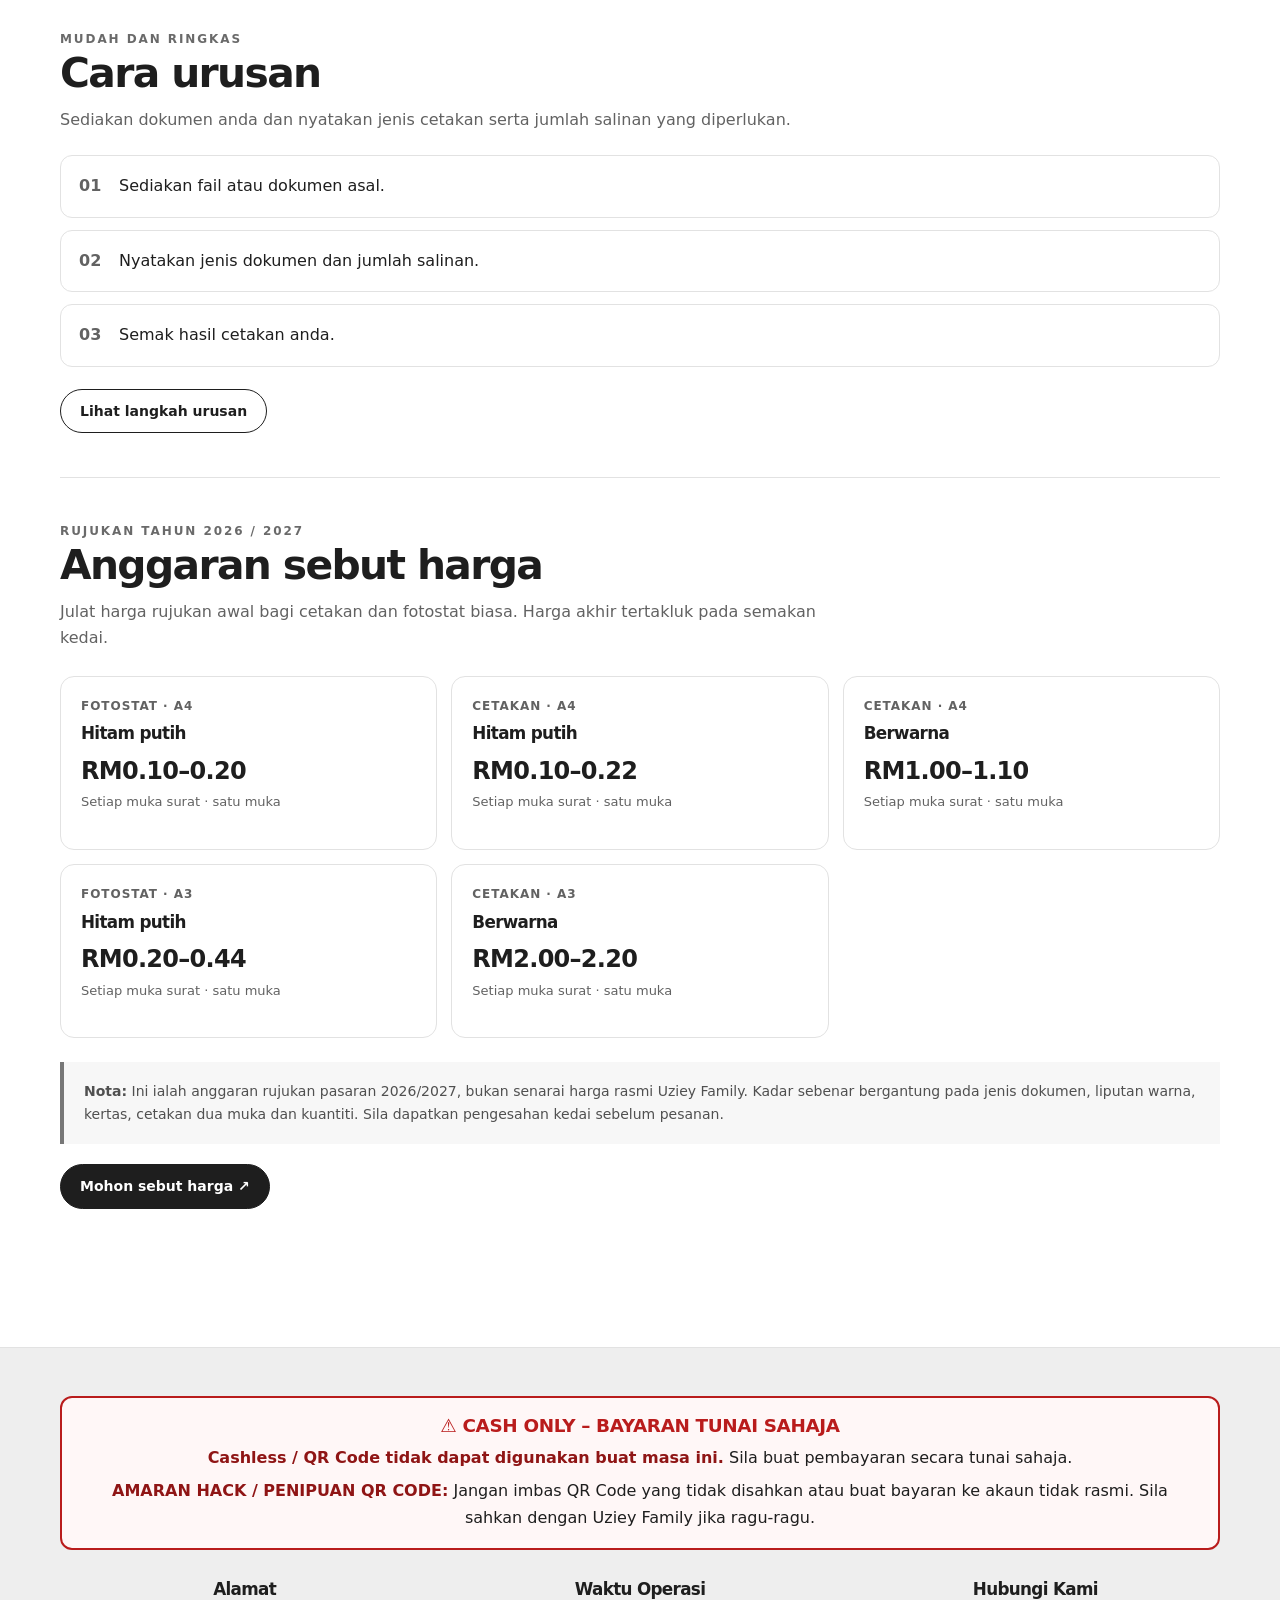
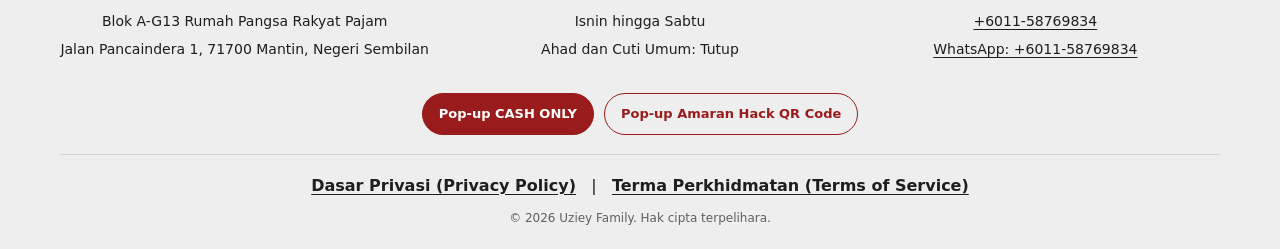
==== commit 12536671: "Link public World Watch from homepage" ====
--- a/index.html
+++ b/index.html
@@ -22,7 +22,8 @@
 <a href="/hubungi/">Hubungi</a>
 <a href="/tempahan-sebut-harga/">Tempahan / Sebut Harga</a>
 <a href="/updates/">Updates</a>
-<a href="/about/">Tentang</a></nav>
+<a href="/about/">Tentang</a>
+<a href="/world-watch/">World Watch</a></nav>
     <details class="mobile-menu">
       <summary>Menu ☰</summary>
       <nav class="mobile-nav" aria-label="Navigasi mudah alih"><a href="/">Utama</a>
@@ -31,7 +32,8 @@
 <a href="/hubungi/">Hubungi</a>
 <a href="/tempahan-sebut-harga/">Tempahan / Sebut Harga</a>
 <a href="/updates/">Updates</a>
-<a href="/about/">Tentang</a></nav>
+<a href="/about/">Tentang</a>
+<a href="/world-watch/">World Watch</a></nav>
     </details>
   </div>
 </header>
@@ -55,6 +57,7 @@
           <a class="button" href="/perkhidmatan/">Lihat perkhidmatan</a>
           <a class="button button-outline" href="/hubungi/">Hubungi kami</a>
           <a class="button button-light" href="/tempahan-sebut-harga/">Tempahan / Sebut Harga</a>
+          <a class="button button-outline" href="/world-watch/">World Watch ↗</a>
         </div>
       </div>
       <aside class="hero-panel">
--- a/assets/site.css
+++ b/assets/site.css
@@ -129,3 +129,42 @@
   html { scroll-behavior: auto; }
   *, *::before, *::after { transition-duration: .01ms !important; }
 }
+
+
+/* Cash-only and QR-code security warning pop-up */
+.notice-trigger,
+.footer-popup-button {
+  display:inline-flex; align-items:center; justify-content:center; min-height:42px;
+  padding:10px 16px; border:1px solid #991b1b; border-radius:999px;
+  background:#991b1b; color:#fff; font:inherit; font-size:13px; font-weight:800;
+  line-height:1.25; cursor:pointer; text-decoration:none;
+}
+.notice-trigger { margin-top:14px; }
+.notice-trigger:hover,.footer-popup-button:hover { background:#7f1d1d; border-color:#7f1d1d; }
+.notice-trigger:focus-visible,.footer-popup-button:focus-visible,.warning-dialog button:focus-visible { outline:3px solid #f59e0b; outline-offset:3px; }
+.footer-popup-actions { display:flex; flex-wrap:wrap; align-items:center; justify-content:center; gap:10px; margin:24px 0 19px; }
+.footer-popup-button--outline { background:transparent; color:#991b1b; }
+.footer-popup-button--outline:hover { background:#991b1b; color:#fff; }
+.warning-dialog { width:min(700px,calc(100vw - 28px)); max-width:700px; max-height:min(88vh,780px); padding:0; border:0; border-radius:18px; color:#242424; background:#fff; box-shadow:0 24px 80px rgba(0,0,0,.32); overflow:auto; }
+.warning-dialog::backdrop { background:rgba(10,16,28,.74); backdrop-filter:blur(3px); }
+.warning-dialog__header { padding:24px 26px 20px; color:#fff; background:#991b1b; }
+.warning-dialog__eyebrow { margin:0 0 7px; color:#fee2e2; font-size:11px; font-weight:850; letter-spacing:.15em; text-transform:uppercase; }
+.warning-dialog__header h2 { margin:0; color:#fff; font-size:clamp(1.45rem,4vw,2rem); line-height:1.12; letter-spacing:-.035em; }
+.warning-dialog__body { padding:22px 26px 8px; }
+.warning-dialog__section { padding:17px 18px; margin:0 0 15px; border:1px solid #f0caca; border-radius:13px; background:#fff8f8; scroll-margin-top:20px; }
+.warning-dialog__section h3 { margin:0 0 8px; color:#991b1b; font-size:1.08rem; letter-spacing:-.02em; }
+.warning-dialog__section p { margin:7px 0 0; font-size:14px; }
+.warning-dialog__section strong { color:#7f1d1d; }
+.warning-dialog__footer { display:flex; justify-content:flex-end; gap:10px; padding:14px 26px 22px; }
+.warning-dialog__close { min-height:44px; padding:10px 20px; border:0; border-radius:999px; background:#1e1e1e; color:#fff; font:inherit; font-weight:800; cursor:pointer; }
+.warning-dialog__close:hover { background:#444; }
+@media (max-width:560px) {
+  .footer-popup-actions { align-items:stretch; flex-direction:column; }
+  .footer-popup-button { width:100%; }
+  .warning-dialog { width:calc(100vw - 20px); max-height:90vh; border-radius:14px; }
+  .warning-dialog__header { padding:20px 19px 17px; }
+  .warning-dialog__body { padding:17px 15px 4px; }
+  .warning-dialog__section { padding:14px; }
+  .warning-dialog__footer { padding:12px 15px 17px; }
+  .warning-dialog__close { width:100%; }
+}
